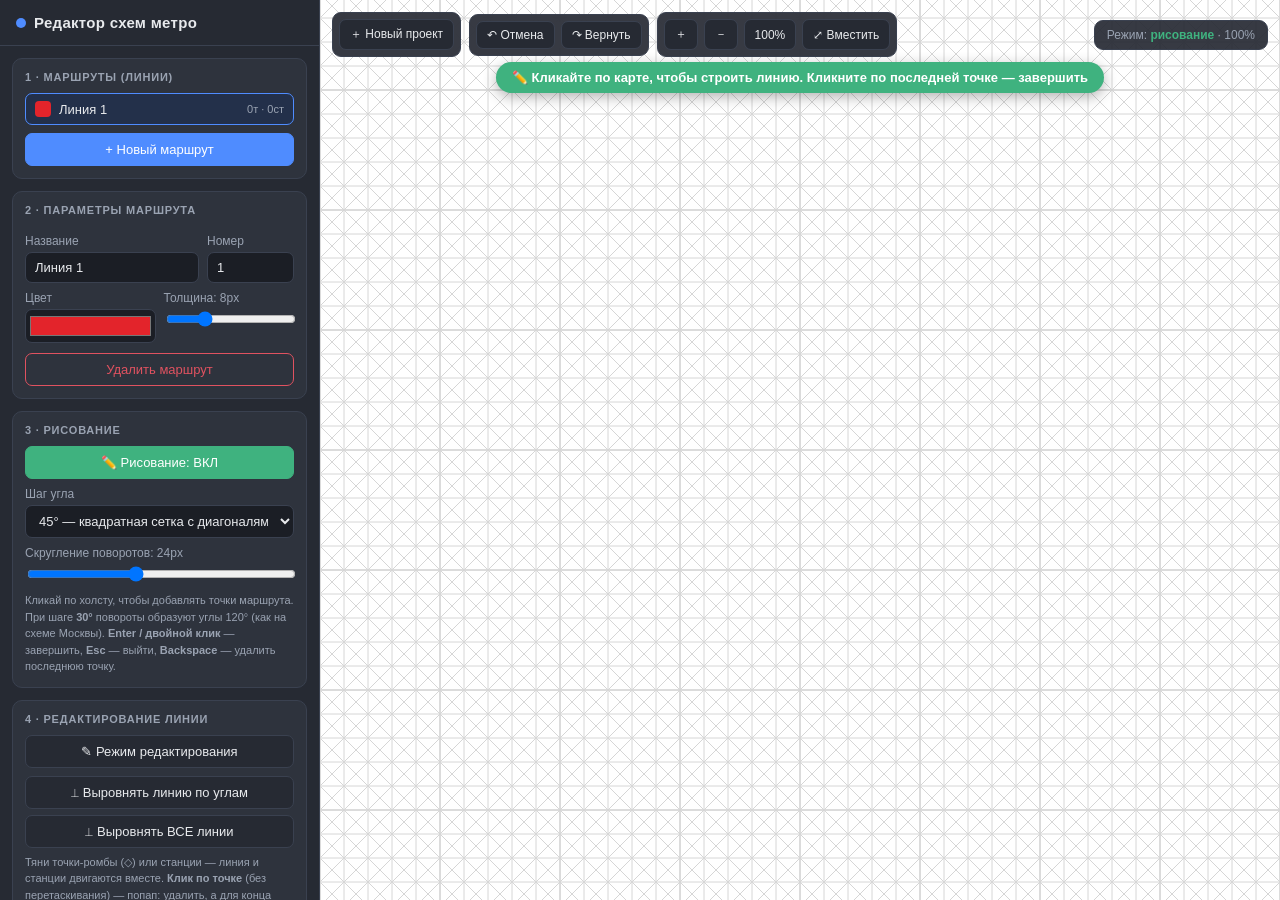
==== metro-editor.html @ 3066827b "Бандлинг: коридорная логика, линии не перекрещиваются на изгибах" ====
<!DOCTYPE html>
<html lang="ru">
<head>
<meta charset="UTF-8">
<meta name="viewport" content="width=device-width, initial-scale=1.0">
<title>Редактор транспортных схем</title>
<style>
  :root{
    --bg:#1e2128; --panel:#262a33; --panel2:#2e333d; --line:#3a4150;
    --txt:#e8eaed; --muted:#9aa3b2; --accent:#4f8cff; --accent2:#3a6fd8;
    --danger:#e05260; --ok:#3fb27f; --grid:#eef1f5; --canvasbg:#ffffff;
  }
  *{box-sizing:border-box}
  html,body{margin:0;height:100%;font-family:-apple-system,Segoe UI,Roboto,Arial,sans-serif;
    background:var(--bg);color:var(--txt);overflow:hidden}
  #app{display:flex;height:100vh;width:100vw}

  /* Sidebar */
  #sidebar{width:320px;min-width:320px;background:var(--panel);border-right:1px solid var(--line);
    display:flex;flex-direction:column;height:100%}
  #sidebar h1{font-size:15px;margin:0;padding:14px 16px;border-bottom:1px solid var(--line);
    letter-spacing:.3px;display:flex;align-items:center;gap:8px}
  #sidebar h1 .dot{width:10px;height:10px;border-radius:50%;background:var(--accent)}
  .scroll{overflow-y:auto;flex:1;padding:12px}
  .section{background:var(--panel2);border:1px solid var(--line);border-radius:10px;
    padding:12px;margin-bottom:12px}
  .section h2{font-size:11px;text-transform:uppercase;letter-spacing:.8px;color:var(--muted);
    margin:0 0 10px}
  label{display:block;font-size:12px;color:var(--muted);margin:8px 0 4px}
  input[type=text],input[type=number],select{width:100%;background:#1b1e25;border:1px solid var(--line);
    color:var(--txt);padding:7px 9px;border-radius:7px;font-size:13px;outline:none}
  input:focus,select:focus{border-color:var(--accent)}
  input[type=color]{width:100%;height:34px;background:#1b1e25;border:1px solid var(--line);
    border-radius:7px;padding:2px;cursor:pointer}
  input[type=range]{width:100%}
  .row{display:flex;gap:8px}
  .row>*{flex:1}
  button{font-family:inherit;font-size:13px;border:none;border-radius:7px;padding:8px 10px;
    cursor:pointer;background:var(--panel);color:var(--txt);border:1px solid var(--line);
    transition:.12s;width:100%}
  button:hover{background:#333a46}
  button.primary{background:var(--accent);border-color:var(--accent);color:#fff}
  button.primary:hover{background:var(--accent2)}
  button.danger{background:transparent;border-color:var(--danger);color:var(--danger)}
  button.danger:hover{background:var(--danger);color:#fff}
  button.active{background:var(--ok);border-color:var(--ok);color:#fff}
  .btn-row{display:flex;gap:8px;margin-top:8px}

  /* Route list */
  #routeList{display:flex;flex-direction:column;gap:6px;margin-bottom:8px;max-height:170px;overflow:auto}
  .route-item{display:flex;align-items:center;gap:8px;padding:7px 9px;border-radius:7px;
    background:#1b1e25;border:1px solid var(--line);cursor:pointer;font-size:13px}
  .route-item.sel{border-color:var(--accent);background:#23304a}
  .route-item .swatch{width:16px;height:16px;border-radius:4px;flex-shrink:0}
  .route-item .nm{flex:1;overflow:hidden;text-overflow:ellipsis;white-space:nowrap}
  .route-item .cnt{font-size:11px;color:var(--muted)}

  /* direction grid */
  .dirgrid{display:grid;grid-template-columns:repeat(3,1fr);gap:4px;margin-top:4px}
  .dirgrid button{padding:0;height:30px;font-size:14px;line-height:1}
  .dirgrid button.sel{background:var(--accent);border-color:var(--accent);color:#fff}

  .seg{display:flex;gap:4px;margin-top:4px}
  .seg button{flex:1;font-size:11px;padding:7px 4px}
  .seg button.sel{background:var(--accent);border-color:var(--accent);color:#fff}

  .hint{font-size:11px;color:var(--muted);line-height:1.5;margin-top:6px}
  .badge{display:inline-block;font-size:10px;background:#1b1e25;border:1px solid var(--line);
    border-radius:5px;padding:1px 6px;color:var(--muted)}

  /* Canvas area */
  #canvasWrap{flex:1;position:relative;background:var(--bg);overflow:hidden}
  #svg{position:absolute;top:0;left:0;width:100%;height:100%;cursor:crosshair;background:transparent}
  #topbar{position:absolute;top:12px;left:12px;right:12px;display:flex;gap:8px;align-items:center;
    z-index:5;pointer-events:none}
  #topbar .grp{display:flex;gap:6px;background:rgba(38,42,51,.92);border:1px solid var(--line);
    border-radius:9px;padding:6px;pointer-events:auto;backdrop-filter:blur(6px)}
  #topbar button{width:auto;padding:6px 10px;font-size:12px}
  #status{margin-left:auto;background:rgba(38,42,51,.92);border:1px solid var(--line);
    border-radius:9px;padding:7px 12px;font-size:12px;color:var(--muted);pointer-events:auto}
  #modeTag{color:var(--ok);font-weight:600}
  #banner{position:absolute;top:62px;left:50%;transform:translateX(-50%);z-index:5;
    background:var(--ok);color:#fff;padding:8px 16px;border-radius:20px;font-size:13px;
    font-weight:600;box-shadow:0 4px 14px rgba(0,0,0,.3);display:none;white-space:nowrap}
  #banner.show{display:block}
  #banner.draw{background:var(--ok)}
  #banner.station{background:var(--accent)}
  #banner.edit{background:#b06fd8}
  #finishPopup{position:absolute;z-index:8;display:none;gap:6px;background:rgba(20,22,28,.98);
    border:1px solid var(--line);border-radius:10px;padding:6px;box-shadow:0 6px 20px rgba(0,0,0,.45);
    transform:translate(-50%,-130%)}
  #finishPopup.show{display:flex}
  #finishPopup button{width:auto;padding:7px 14px;font-size:12px}
  #editPopup{position:absolute;z-index:8;display:none;gap:6px;background:rgba(20,22,28,.98);
    border:1px solid var(--line);border-radius:10px;padding:6px;box-shadow:0 6px 20px rgba(0,0,0,.45);
    transform:translate(-50%,-130%)}
  #editPopup.show{display:flex}
  #editPopup button{width:auto;padding:7px 12px;font-size:12px}

  /* log panel */
  #logPanel{position:absolute;bottom:12px;left:12px;width:420px;max-width:46vw;background:rgba(20,22,28,.96);
    border:1px solid var(--line);border-radius:10px;z-index:6;display:none;flex-direction:column}
  #logPanel.open{display:flex}
  #logPanel header{display:flex;align-items:center;gap:8px;padding:8px 10px;border-bottom:1px solid var(--line)}
  #logPanel header b{font-size:12px;flex:1}
  #logPanel header button{width:auto;padding:4px 8px;font-size:11px}
  #logBody{max-height:200px;overflow:auto;padding:8px 10px;font-family:ui-monospace,Menlo,monospace;
    font-size:11px;line-height:1.5;color:#b9c2d0}
  .logline{white-space:pre-wrap;word-break:break-word}
  .logline.err{color:var(--danger)}
  .logline.warn{color:#e0b34f}

  /* modal */
  #overlay{position:absolute;inset:0;background:rgba(0,0,0,.5);z-index:20;display:none;
    align-items:center;justify-content:center}
  #overlay.open{display:flex}
  .modal{background:var(--panel);border:1px solid var(--line);border-radius:12px;width:520px;
    max-width:90vw;max-height:80vh;display:flex;flex-direction:column}
  .modal h3{margin:0;padding:14px 16px;border-bottom:1px solid var(--line);font-size:14px}
  .modal .body{padding:16px;overflow:auto}
  .modal textarea{width:100%;height:200px;background:#1b1e25;border:1px solid var(--line);color:var(--txt);
    border-radius:8px;padding:10px;font-family:ui-monospace,monospace;font-size:11px;resize:vertical}
  .modal .foot{padding:12px 16px;border-top:1px solid var(--line);display:flex;gap:8px;justify-content:flex-end}
  .modal .foot button{width:auto;padding:8px 16px}
  .toast{position:absolute;bottom:20px;left:50%;transform:translateX(-50%);background:var(--ok);
    color:#fff;padding:10px 18px;border-radius:8px;z-index:30;font-size:13px;opacity:0;
    transition:.25s;pointer-events:none}
  .toast.show{opacity:1}
  .toast.err{background:var(--danger)}
  #projOverlay,#newOverlay{position:absolute;inset:0;background:rgba(0,0,0,.5);z-index:21;display:none;
    align-items:center;justify-content:center}
  #projOverlay.open,#newOverlay.open{display:flex}
  #projList{display:flex;flex-direction:column;gap:8px}
  .projitem{display:flex;align-items:center;gap:10px;padding:10px 12px;border-radius:8px;
    background:#1b1e25;border:1px solid var(--line)}
  .projitem .pinfo{flex:1;min-width:0}
  .projitem .pname{font-size:13px;font-weight:600;overflow:hidden;text-overflow:ellipsis;white-space:nowrap}
  .projitem .pmeta{font-size:11px;color:var(--muted);margin-top:2px}
  .projitem button{width:auto;padding:6px 12px;font-size:12px}
  .projempty{font-size:12px;color:var(--muted);text-align:center;padding:16px}
  ::-webkit-scrollbar{width:9px;height:9px}
  ::-webkit-scrollbar-thumb{background:#3a4150;border-radius:5px}
</style>
</head>
<body>
<div id="app">
  <!-- SIDEBAR -->
  <aside id="sidebar">
    <h1><span class="dot"></span>Редактор схем метро</h1>
    <div class="scroll">

      <!-- 1. Routes -->
      <div class="section">
        <h2>1 · Маршруты (линии)</h2>
        <div id="routeList"></div>
        <button class="primary" id="btnAddRoute">+ Новый маршрут</button>
      </div>

      <!-- 2. Route options -->
      <div class="section" id="routeOpts">
        <h2>2 · Параметры маршрута</h2>
        <div class="row">
          <div style="flex:2">
            <label>Название</label>
            <input type="text" id="routeName" placeholder="Линия 1">
          </div>
          <div style="flex:1">
            <label>Номер</label>
            <input type="text" id="routeNum" maxlength="3" placeholder="1">
          </div>
        </div>
        <div class="row">
          <div>
            <label>Цвет</label>
            <input type="color" id="routeColor" value="#e3242b">
          </div>
          <div>
            <label>Толщина: <span id="widthVal">8</span>px</label>
            <input type="range" id="routeWidth" min="2" max="24" value="8">
          </div>
        </div>
        <button class="danger" id="btnDelRoute" style="margin-top:10px">Удалить маршрут</button>
      </div>

      <!-- 3. Draw -->
      <div class="section">
        <h2>3 · Рисование</h2>
        <button id="btnDraw">✏️ Режим рисования</button>
        <label>Шаг угла</label>
        <select id="angleStep">
          <option value="45">45° — квадратная сетка с диагоналями</option>
          <option value="30">60° — треугольная сетка (углы 120°, без вертикали)</option>
          <option value="90">90° — только горизонтали/вертикали</option>
          <option value="0">Свободно (без сетки)</option>
        </select>
        <label>Скругление поворотов: <span id="cornerVal">24</span>px</label>
        <input type="range" id="cornerRadius" min="0" max="60" value="24">
        <div class="hint">Кликай по холсту, чтобы добавлять точки маршрута.
          При шаге <b>30°</b> повороты образуют углы 120° (как на схеме Москвы).
          <b>Enter / двойной клик</b> — завершить, <b>Esc</b> — выйти,
          <b>Backspace</b> — удалить последнюю точку.</div>
      </div>

      <!-- 4. Edit -->
      <div class="section">
        <h2>4 · Редактирование линии</h2>
        <button id="btnEdit">✎ Режим редактирования</button>
        <button id="btnAlign" style="margin-top:8px">⟂ Выровнять линию по углам</button>
        <button id="btnAlignAll" style="margin-top:6px">⟂ Выровнять ВСЕ линии</button>
        <div class="hint">Тяни точки-ромбы (◇) или станции — линия и станции двигаются вместе.
          <b>Клик по точке</b> (без перетаскивания) — попап: удалить, а для конца линии — «Продлить».
          <b>Клик по линии</b> — добавить точку. <b>Клик по другой линии</b> — выбрать её.
          Перетаскивание пересадки (◆) изгибает все её линии.<br>
          После перетаскивания нажми <b>«Выровнять линию по углам»</b> — линия перестроится по выбранному шагу угла и сетке.</div>
      </div>

      <!-- 5. Stations -->
      <div class="section">
        <h2>5 · Станции</h2>
        <button id="btnStation">🚉 Режим станций</button>
        <label>Тип станции</label>
        <div class="seg" id="stationType">
          <button data-t="dot" class="sel">Точка</button>
          <button data-t="interchange">Пересадка</button>
          <button data-t="mega">Мега</button>
        </div>
        <div class="seg" id="stationType2" style="margin-top:4px">
          <button data-t="tick">Тире</button>
          <button data-t="limited">Огранич.</button>
          <button data-t="terminus">Конечная</button>
        </div>
        <label>Подпись станции</label>
        <input type="text" id="stationLabel" placeholder="Название станции">
        <label>Направление подписи</label>
        <div class="dirgrid" id="dirGrid">
          <button data-d="nw">↖</button><button data-d="n">↑</button><button data-d="ne">↗</button>
          <button data-d="w">←</button><button data-d="c">•</button><button data-d="e" class="sel">→</button>
          <button data-d="sw">↙</button><button data-d="s">↓</button><button data-d="se">↘</button>
        </div>
        <div class="row" style="margin-top:8px">
          <div>
            <label>Шрифт, px</label>
            <input type="number" id="fontSize" value="14" min="8" max="48">
          </div>
          <div>
            <label>Жирн.</label>
            <select id="fontWeight"><option value="600">Да</option><option value="400">Нет</option></select>
          </div>
        </div>
        <div class="hint">Кликни <b>по линии</b> — станция привяжется к ней (по пустому месту — холст двигается).
          <b>Пересадка</b> ставится на пересечение и привязывается ко всем линиям сразу.
          Клик по станции — удалить.</div>
      </div>

      <!-- 6. Save / Load -->
      <div class="section">
        <h2>6 · Сохранение и экспорт</h2>
        <div class="btn-row">
          <button id="btnSaveJson">💾 Код карты</button>
          <button id="btnLoadJson">📂 Загрузить</button>
        </div>
        <div class="btn-row">
          <button id="btnExportSvg">⬇ SVG</button>
          <button id="btnExportPng">⬇ PNG</button>
        </div>
        <div class="btn-row">
          <button id="btnSample">🗺 Пример</button>
          <button id="btnClear" class="danger">Очистить</button>
        </div>
        <div class="btn-row">
          <button id="btnShare">🔗 Поделиться ссылкой</button>
        </div>
        <div class="btn-row">
          <button id="btnReport">🐞 Сообщить о проблеме</button>
        </div>
      </div>

      <!-- 7. Projects -->
      <div class="section">
        <h2>7 · Проекты</h2>
        <label>Название проекта</label>
        <input type="text" id="projName" placeholder="Моя схема">
        <div class="btn-row">
          <button id="btnSaveProject" class="primary">💾 Сохранить проект</button>
          <button id="btnOpenProjects">📂 Мои проекты</button>
        </div>
        <div class="btn-row">
          <button id="btnDownloadFile">⬇ Файл .json</button>
          <button id="btnOpenFile">⬆ Открыть .json</button>
        </div>
        <div class="hint">Изменения <b>автосохраняются</b> в браузере — при перезагрузке схема восстановится сама.
          «Сохранить проект» делает именованную копию (список — в «Мои проекты»).
          «Файл .json» — сохранить/открыть как файл на диске.</div>
        <input type="file" id="fileInput" accept=".json,application/json" style="display:none">
      </div>

      <!-- view -->
      <div class="section">
        <h2>Вид</h2>
        <label>Фон холста</label>
        <select id="bgChoice">
          <option value="#ffffff">Белый</option>
          <option value="#f4f6f8">Светло-серый</option>
          <option value="#fbf3e0">Кремовый</option>
          <option value="#11151c">Тёмный</option>
        </select>
        <div class="btn-row">
          <button id="btnGrid">Сетка: вкл</button>
          <button id="btnBundle">Пучки: вкл</button>
        </div>
        <div class="btn-row">
          <button id="btnLog">Логи</button>
        </div>
        <div class="hint">Колесо мыши — зум. Зажми <b>Пробел</b> или среднюю кнопку и тяни — пан.
          <b>Пучки</b>: линии вдоль одной грани сетки разводятся параллельно (видно в режиме «выбор»).</div>
      </div>

    </div>
  </aside>

  <!-- CANVAS -->
  <main id="canvasWrap">
    <svg id="svg" xmlns="http://www.w3.org/2000/svg"></svg>
    <div id="banner"></div>
    <div id="finishPopup">
      <button id="fpFinish" class="primary">✓ Завершить</button>
      <button id="fpContinue">Продолжить</button>
    </div>
    <div id="editPopup">
      <button id="epExtend" class="primary">↗ Продлить</button>
      <button id="epDelete" class="danger">✕ Удалить</button>
      <button id="epCancel">Отмена</button>
    </div>
    <div id="topbar">
      <div class="grp">
        <button id="tbNewProject" title="Начать новый проект">＋ Новый проект</button>
      </div>
      <div class="grp">
        <button id="tbUndo" title="Отменить (Ctrl+Z)">↶ Отмена</button>
        <button id="tbRedo" title="Вернуть (Ctrl+Y)">↷ Вернуть</button>
      </div>
      <div class="grp">
        <button id="tbZoomIn">＋</button>
        <button id="tbZoomOut">－</button>
        <button id="tbZoomReset">100%</button>
        <button id="tbFit">⤢ Вместить</button>
      </div>
      <div id="status">Режим: <span id="modeTag">выбор</span> · <span id="zoomTag">100%</span></div>
    </div>

    <!-- log panel -->
    <div id="logPanel">
      <header>
        <b>Журнал событий</b>
        <button id="logDownload">Скачать .log</button>
        <button id="logClear">Очистить</button>
        <button id="logClose">✕</button>
      </header>
      <div id="logBody"></div>
    </div>

    <div id="overlay">
      <div class="modal">
        <h3 id="modalTitle">Код карты</h3>
        <div class="body">
          <p class="hint" id="modalHint">Скопируй этот код в текстовый файл, чтобы продолжить позже.</p>
          <textarea id="modalText" spellcheck="false"></textarea>
        </div>
        <div class="foot">
          <button id="modalCancel" style="background:transparent">Закрыть</button>
          <button id="modalCopy">Копировать</button>
          <button id="modalAction" class="primary">OK</button>
        </div>
      </div>
    </div>

    <div id="newOverlay">
      <div class="modal" style="width:440px">
        <h3>Новый проект</h3>
        <div class="body">
          <p class="hint" style="margin-bottom:10px">Текущая схема будет очищена. Сохранить её перед этим?</p>
          <label>Название текущего проекта</label>
          <input type="text" id="newSaveName" placeholder="Моя схема">
        </div>
        <div class="foot">
          <button id="newCancel" style="background:transparent">Отмена</button>
          <button id="newDiscard" class="danger">Без сохранения</button>
          <button id="newSave" class="primary">💾 Сохранить и создать</button>
        </div>
      </div>
    </div>

    <div id="projOverlay">
      <div class="modal">
        <h3>Мои проекты</h3>
        <div class="body">
          <div id="projList"></div>
        </div>
        <div class="foot">
          <button id="projClose" style="background:transparent">Закрыть</button>
        </div>
      </div>
    </div>

    <div class="toast" id="toast"></div>
  </main>
</div>

<script>
"use strict";
/* ============================================================
   РЕДАКТОР ТРАНСПОРТНЫХ СХЕМ  —  одиночный HTML файл (SVG)
   ============================================================ */

/* ---------- ЛОГГЕР (требование: возможность читать логи) ---------- */
const Log = {
  buf: [],
  el: null,
  add(level, ...args){
    const ts = new Date().toISOString().split('T')[1].replace('Z','');
    const msg = args.map(a=> typeof a==='object'? JSON.stringify(a): String(a)).join(' ');
    const line = `[${ts}] ${level.toUpperCase()} ${msg}`;
    this.buf.push(line);
    if(this.buf.length>2000) this.buf.shift();
    if(this.el){
      const d=document.createElement('div');
      d.className='logline'+(level==='error'?' err':level==='warn'?' warn':'');
      d.textContent=line;
      this.el.appendChild(d);
      this.el.scrollTop=this.el.scrollHeight;
    }
  },
  info(...a){this.add('info',...a)},
  warn(...a){this.add('warn',...a)},
  error(...a){this.add('error',...a)},
  download(){
    const blob=new Blob([this.buf.join('\n')],{type:'text/plain'});
    const u=URL.createObjectURL(blob); const a=document.createElement('a');
    a.href=u; a.download='metro-editor-'+Date.now()+'.log'; a.click();
    setTimeout(()=>URL.revokeObjectURL(u),1000);
  },
  clear(){this.buf=[]; if(this.el) this.el.innerHTML='';}
};
window.addEventListener('error', e=> Log.error('JS error:', e.message, 'at', e.filename+':'+e.lineno));
window.addEventListener('unhandledrejection', e=> Log.error('Promise reject:', e.reason));

/* ---------- СОСТОЯНИЕ ---------- */
const GRID = 24;                     // шаг сетки в "мировых" единицах
const SVGNS = 'http://www.w3.org/2000/svg';
const svg = document.getElementById('svg');

let state = {
  routes: [],          // {id,name,num,color,width,points:[{x,y}],stations:[{x,y,type,label,dir,fontSize,fontWeight}]}
  nodes: [],           // узлы пересадок: {id,x,y,type:'interchange'|'mega',label,dir,fontSize,fontWeight,links:[{routeId,idx}]}
  selectedRoute: null, // id
  nextId: 1
};
let view = { x: 0, y: 0, scale: 1 };   // pan offset (screen px) + scale
let mode = 'select';                    // select | draw | station | edit
let drawing = null;                     // route id currently being drawn
let history = [], future = [];
let showGrid = true;
let cornerRadius = 24;          // радиус скругления поворотов линии
let bundling = true;            // разводить параллельные линии в «пучки»
let canvasBg = '#ffffff';       // фон холста
let gridColor1 = '#eef1f5', gridColor2 = '#dde3ea';
let labelColor = '#1a1a1a';     // цвет подписей (адаптируется к фону)
let editTarget = null;          // {routeId,idx} для попапа удаления точки
let dirtySinceSave = false;     // есть несохранённые (в именованный проект/файл) изменения
let autosaveTimer = null;       // дебаунс автосохранения в localStorage
const LS_AUTOSAVE = 'metro:autosave';
const LS_PROJECTS = 'metro:projects';

/* station option state */
let stOpts = { type:'dot', dir:'e', fontSize:14, fontWeight:'600' };

/* ---------- УТИЛИТЫ ---------- */
const uid = ()=> state.nextId++;
function snap(v){ return Math.round(v/GRID)*GRID; }
function getRoute(id){ return state.routes.find(r=>r.id===id); }
function selRoute(){ return getRoute(state.selectedRoute); }

function screenToWorld(sx, sy){
  return { x:(sx-view.x)/view.scale, y:(sy-view.y)/view.scale };
}
function worldToScreen(wx, wy){
  return { x: wx*view.scale+view.x, y: wy*view.scale+view.y };
}

/* применить фон холста: подбираем цвета сетки и подписей под светлоту фона */
function isDarkColor(hex){
  const c=hex.replace('#',''); const r=parseInt(c.substr(0,2),16),g=parseInt(c.substr(2,2),16),b=parseInt(c.substr(4,2),16);
  return (0.299*r+0.587*g+0.114*b) < 128;
}
/* осветлить/затемнить цвет: amt в [-1..1], отрицательное = темнее */
function shade(hex, amt){
  const c=hex.replace('#',''); const r=parseInt(c.substr(0,2),16),g=parseInt(c.substr(2,2),16),b=parseInt(c.substr(4,2),16);
  const f=v=> Math.max(0,Math.min(255, Math.round(amt<0 ? v*(1+amt) : v+(255-v)*amt)));
  const h=v=>('0'+f(v).toString(16)).slice(-2);
  return '#'+h(r)+h(g)+h(b);
}
function setBg(color){
  canvasBg=color;
  const dark=isDarkColor(color);
  document.getElementById('canvasWrap').style.background=color;
  if(dark){ gridColor1=shade(color,0.18); gridColor2=shade(color,0.32); labelColor='#f0f2f5'; }
  else    { gridColor1=shade(color,-0.16); gridColor2=shade(color,-0.28); labelColor='#1a1a1a'; }
  render();
}

/* шаг привязки угла в градусах: 0 = свободно, 90/45 = квадрат, 30 = треугольник */
let angleStepDeg = 45;
const TRI_H = Math.sqrt(3)/2;   // высота равностороннего треугольника со стороной 1
/* направления ЛИНИЙ треугольной сетки — только 0/60/120/180/240/300°
   (заданы в координатах базиса i,j; мир: (i*G + j*G/2, j*G*√3/2)).
   Вертикали (90°) нет — её нет среди линий сетки. */
const TRI_DIRS = [[1,0],[0,1],[-1,1],[-1,0],[0,-1],[1,-1]];

/* тип решётки по выбранному шагу угла */
function gridType(){ return angleStepDeg===30 ? 'tri' : (angleStepDeg===0 ? 'free' : 'square'); }

/* ближайший узел ТРЕУГОЛЬНОЙ (изометрической) решётки.
   Базис: e1=(G,0), e2=(G/2, G·√3/2). Соседние узлы дают направления 0/60/120°,
   дальние — 30/90/150° → как раз нужные углы для схем метро. */
function latticeTri(x, y){
  const rowH = GRID*TRI_H;
  let best={x:0,y:0}, bd=Infinity;
  const jc = y/rowH;
  for(const j of [Math.floor(jc), Math.ceil(jc)]){
    const ic = (x - j*GRID/2)/GRID;
    for(const i of [Math.floor(ic), Math.ceil(ic)]){
      const px = i*GRID + j*GRID/2, py = j*rowH;
      const d = (px-x)*(px-x)+(py-y)*(py-y);
      if(d<bd){ bd=d; best={x:Math.round(px), y:Math.round(py)}; }
    }
  }
  return best;
}
/* ориентации линий сетки (неориентированные направления) для текущего режима */
function gridOrientations(){
  const t=gridType();
  if(t==='free') return null;
  if(t==='tri') return [[1,0],[0.5,TRI_H],[-0.5,TRI_H]];
  if(angleStepDeg===90) return [[1,0],[0,1]];
  return [[1,0],[0,1],[1,1],[1,-1]];     // 45°
}
/* пересечение прямой (A, dir da) и прямой (B, dir db) */
function lineIntersect(A, da, B, db){
  const cross = da[0]*db[1]-da[1]*db[0];
  if(Math.abs(cross)<1e-9) return null;        // параллельны
  const ex=B[0]-A[0], ey=B[1]-A[1];
  const s=(ex*db[1]-ey*db[0])/cross;
  return [A[0]+s*da[0], A[1]+s*da[1]];
}
/* «жёсткая» позиция средней вершины: ближайшее к курсору пересечение линий сетки,
   проходящих через соседей A и B, чтобы ОБА сегмента легли на грани сетки */
function rigidVertex(A, B, cx, cy){
  const ors=gridOrientations();
  if(!ors) return snapPoint(cx,cy);
  let best=null, bd=Infinity;
  for(const da of ors) for(const db of ors){
    if(da===db) continue;
    const p=lineIntersect([A.x,A.y],da,[B.x,B.y],db);
    if(!p) continue;
    const d=(p[0]-cx)*(p[0]-cx)+(p[1]-cy)*(p[1]-cy);
    if(d<bd){ bd=d; best=p; }
  }
  // прямой проход (оба сегмента вдоль одной грани, если A и B на ней лежат)
  for(const o of ors){
    if(Math.abs((B.x-A.x)*o[1]-(B.y-A.y)*o[0])>1e-6) continue;
    const t=((cx-A.x)*o[0]+(cy-A.y)*o[1])/(o[0]*o[0]+o[1]*o[1]);
    const p=[A.x+t*o[0], A.y+t*o[1]];
    const d=(p[0]-cx)*(p[0]-cx)+(p[1]-cy)*(p[1]-cy);
    if(d<bd){ bd=d; best=p; }
  }
  if(!best) return snapPoint(cx,cy);
  return snapPoint(best[0], best[1]);          // на узел сетки (точно)
}

/* привязка одиночной точки к узлу текущей решётки */
function snapPoint(x, y){
  const t=gridType();
  if(t==='tri') return latticeTri(x,y);
  if(t==='free') return { x:Math.round(x), y:Math.round(y) };
  return { x:snap(x), y:snap(y) };
}

/* ограничение угла относительно предыдущей точки + привязка к решётке */
function constrainAngle(prev, x, y){
  const dx = x-prev.x, dy = y-prev.y;
  if(dx===0 && dy===0) return {x,y};
  const len = Math.hypot(dx,dy);
  const t = gridType();

  if(t==='free') return { x:Math.round(x), y:Math.round(y) };

  if(t==='tri'){
    // только направления линий сетки (кратные 60°): 0/60/120/180/240/300
    let m=Math.round(Math.atan2(dy,dx)/(Math.PI/3)); m=((m%6)+6)%6;
    const [i,j]=TRI_DIRS[m];
    const vx=i*GRID + j*GRID/2, vy=j*GRID*TRI_H;
    const vlen2=vx*vx+vy*vy;
    let n=Math.round((dx*vx+dy*vy)/vlen2);
    if(n<1) n=1;
    return { x:Math.round(prev.x+n*vx), y:Math.round(prev.y+n*vy) };
  }
  // квадрат: угол к 45/90, длина по оси, концы на узлы квадратной сетки
  const step = angleStepDeg*Math.PI/180;
  const ang = Math.round(Math.atan2(dy,dx)/step)*step;
  return { x:snap(prev.x + Math.cos(ang)*len), y:snap(prev.y + Math.sin(ang)*len) };
}

/* ---------- ИСТОРИЯ ---------- */
function snapshot(){ return JSON.stringify(state); }
function pushHistory(){
  history.push(snapshot());
  if(history.length>100) history.shift();
  future = [];
  dirtySinceSave = true;
  updateUndoButtons();
}
function restore(json){
  state = JSON.parse(json);
  render(); renderRouteList(); syncRouteOpts();
}
function undo(){
  if(!history.length){ return; }
  future.push(snapshot());
  restore(history.pop());
  Log.info('undo'); updateUndoButtons();
}
function redo(){
  if(!future.length){ return; }
  history.push(snapshot());
  restore(future.pop());
  Log.info('redo'); updateUndoButtons();
}
function updateUndoButtons(){
  document.getElementById('tbUndo').disabled = !history.length;
  document.getElementById('tbRedo').disabled = !future.length;
}

/* ---------- РЕНДЕР ---------- */
function render(){
  // clear
  while(svg.firstChild) svg.removeChild(svg.firstChild);

  const W = svg.clientWidth, H = svg.clientHeight;

  // defs (drop shadow optional)
  const g = el('g', { transform:`translate(${view.x},${view.y}) scale(${view.scale})` });

  // grid (квадратная или треугольная — по выбранному шагу угла)
  if(showGrid){
    const gridG = el('g',{});
    const a = screenToWorld(0,0), b = screenToWorld(W,H);
    const wr = {x0:a.x, y0:a.y, x1:b.x, y1:b.y};
    const sw = 1/view.scale;
    if(gridType()==='tri'){
      const spacing = GRID*TRI_H;
      drawGridFamily(gridG, 0,   spacing, wr, gridColor1, sw);
      drawGridFamily(gridG, 60,  spacing, wr, gridColor1, sw);
      drawGridFamily(gridG, 120, spacing, wr, gridColor1, sw);
    } else {
      const startX = Math.floor(wr.x0/GRID)*GRID, endX = Math.ceil(wr.x1/GRID)*GRID;
      const startY = Math.floor(wr.y0/GRID)*GRID, endY = Math.ceil(wr.y1/GRID)*GRID;
      for(let x=startX;x<=endX;x+=GRID)
        gridG.appendChild(el('line',{x1:x,y1:startY,x2:x,y2:endY,
          stroke:(x%(GRID*5)===0)?gridColor2:gridColor1,'stroke-width':sw}));
      for(let y=startY;y<=endY;y+=GRID)
        gridG.appendChild(el('line',{x1:startX,y1:y,x2:endX,y2:y,
          stroke:(y%(GRID*5)===0)?gridColor2:gridColor1,'stroke-width':sw}));
      // для режима 45° показываем диагонали (это тоже линии сетки)
      if(angleStepDeg===45){
        const ds=GRID/Math.SQRT2;
        drawGridFamily(gridG, 45,  ds, wr, gridColor1, sw);
        drawGridFamily(gridG, 135, ds, wr, gridColor1, sw);
      }
    }
    g.appendChild(gridG);
  }

  // bundling: смещения сегментов для каждого маршрута (для линий и станций)
  const bvecs = buildBundles(false);

  // routes (lines)
  for(const r of state.routes){
    if(r.points.length>=2){
      const pts = offsetPolyline(r.points, bvecs.get(r.id));
      const d = roundedPathData(pts, cornerRadius);
      g.appendChild(el('path',{d, fill:'none', stroke:r.color, 'stroke-width':r.width,
        'stroke-linejoin':'round','stroke-linecap':'round'}));
    }
  }

  // preview line while drawing
  if(drawing!=null && previewPt){
    const r = getRoute(drawing);
    if(r && r.points.length){
      const last = r.points[r.points.length-1];
      g.appendChild(el('line',{x1:last.x,y1:last.y,x2:previewPt.x,y2:previewPt.y,
        stroke:r.color,'stroke-width':r.width,'stroke-dasharray':`${6/view.scale} ${6/view.scale}`,
        'stroke-linecap':'round',opacity:.6}));
      g.appendChild(el('circle',{cx:previewPt.x,cy:previewPt.y,r:r.width/2,fill:r.color,opacity:.5}));
    }
  }

  // line stations (dot/tick/limited/terminus) — со смещением пучка
  for(const r of state.routes){
    const vecs=bvecs.get(r.id);
    for(const st of (r.stations||[])){
      const v=stationOffsetVec(r, vecs, st);
      const sst=(v.x||v.y) ? {...st, x:st.x+v.x, y:st.y+v.y} : st;
      drawStation(g, r, sst);
    }
  }

  // interchange/mega nodes (поверх линий)
  for(const n of state.nodes) drawNode(g, n);

  // handles (поверх всего)
  if(mode==='edit'){
    const r=selRoute();
    if(r){
      for(const p of r.points) g.appendChild(diamond(p.x,p.y,7,'#4f8cff'));
    }
    for(const n of state.nodes) g.appendChild(diamond(n.x,n.y,8,'#f9a01b'));
  } else if(mode==='draw' && drawing!=null){
    const r=getRoute(drawing);
    if(r) for(const p of r.points)
      g.appendChild(el('circle',{cx:p.x,cy:p.y,r:5/view.scale+1,
        fill:'#fff',stroke:r.color,'stroke-width':2/view.scale}));
  }

  svg.appendChild(g);

  // если открыт попап завершения — держим его у последней точки
  if(drawing!=null && document.getElementById('finishPopup').classList.contains('show')){
    showFinishPopup();
  }
  // попап удаления точки — держим у вершины
  if(editTarget && document.getElementById('editPopup').classList.contains('show')){
    const r=getRoute(editTarget.routeId);
    if(r && r.points[editTarget.idx]){
      const s=worldToScreen(r.points[editTarget.idx].x, r.points[editTarget.idx].y);
      const ep=document.getElementById('editPopup'); ep.style.left=s.x+'px'; ep.style.top=s.y+'px';
    }
  }
  scheduleAutosave();   // фоновое сохранение текущего состояния
}

/* семейство параллельных линий под углом angleDeg с шагом spacing,
   проходящих через узел (0,0), в пределах видимого мира wr */
function drawGridFamily(gridG, angleDeg, spacing, wr, color, sw){
  const th=angleDeg*Math.PI/180;
  const dx=Math.cos(th), dy=Math.sin(th);     // направление линии
  const nx=-dy, ny=dx;                         // нормаль
  const corners=[[wr.x0,wr.y0],[wr.x1,wr.y0],[wr.x0,wr.y1],[wr.x1,wr.y1]];
  let omin=Infinity, omax=-Infinity;
  for(const c of corners){ const o=c[0]*nx+c[1]*ny; omin=Math.min(omin,o); omax=Math.max(omax,o); }
  const kmin=Math.floor(omin/spacing), kmax=Math.ceil(omax/spacing);
  const L=Math.hypot(wr.x1-wr.x0, wr.y1-wr.y0)+spacing*2;
  for(let k=kmin;k<=kmax;k++){
    const off=k*spacing, bx=off*nx, by=off*ny;
    gridG.appendChild(el('line',{x1:bx-dx*L, y1:by-dy*L, x2:bx+dx*L, y2:by+dy*L,
      stroke:color, 'stroke-width':sw}));
  }
}

/* ромб-маркер для режима редактирования (визуально не похож на станцию) */
function diamond(x,y,sizePx,color){
  const hs=sizePx/view.scale;
  return el('rect',{x:x-hs,y:y-hs,width:hs*2,height:hs*2,fill:'#fff',
    stroke:color,'stroke-width':2.5/view.scale,transform:`rotate(45 ${x} ${y})`});
}

/* нарисовать станцию + подпись. labelCol — переопределение цвета подписи (для экспорта) */
function drawStation(g, r, st, labelCol){
  const w = r.width;
  const sg = el('g',{});
  const type = st.type;
  if(type==='dot'){
    sg.appendChild(el('circle',{cx:st.x,cy:st.y,r:w*0.55,fill:'#fff',stroke:r.color,'stroke-width':w*0.35}));
  } else if(type==='interchange'){
    sg.appendChild(el('circle',{cx:st.x,cy:st.y,r:w*0.85,fill:'#fff',stroke:'#222','stroke-width':w*0.3}));
  } else if(type==='mega'){
    sg.appendChild(el('circle',{cx:st.x,cy:st.y,r:w*1.15,fill:'#fff',stroke:'#222','stroke-width':w*0.32}));
    sg.appendChild(el('circle',{cx:st.x,cy:st.y,r:w*0.45,fill:'#222'}));
  } else if(type==='tick'){
    // короткая чёрточка ПЕРПЕНДИКУЛЯРНО линии в точке станции
    const ang = lineAngleAt(r.points, st.x, st.y);   // угол касательной линии, °
    sg.appendChild(el('rect',{x:st.x-w*0.18,y:st.y-w*0.9,width:w*0.36,height:w*1.8,
      fill:'#fff',stroke:r.color,'stroke-width':w*0.18,rx:w*0.1,
      transform:`rotate(${ang} ${st.x} ${st.y})`}));
  } else if(type==='limited'){
    sg.appendChild(el('circle',{cx:st.x,cy:st.y,r:w*0.55,fill:r.color,stroke:'#fff','stroke-width':w*0.3}));
  } else if(type==='terminus'){
    // бейдж в ЦВЕТЕ ЛИНИИ с НОМЕРОМ линии (1–3 цифры)
    const num = (r.num!=null && r.num!=='') ? String(r.num) : '';
    const h = w*1.8;
    const bw = Math.max(h, w*0.78*Math.max(1,num.length) + w*0.7);
    sg.appendChild(el('rect',{x:st.x-bw/2,y:st.y-h/2,width:bw,height:h,
      fill:r.color,stroke:'#fff','stroke-width':w*0.26,rx:h*0.34}));
    if(num){
      const t=el('text',{x:st.x,y:st.y,'text-anchor':'middle','dominant-baseline':'central',
        'font-size':w*1.1,'font-weight':'700',fill:'#fff',
        'font-family':'-apple-system,Segoe UI,Arial,sans-serif'});
      t.textContent=num; sg.appendChild(t);
    }
  }
  drawLabel(sg, st, w, labelCol);
  g.appendChild(sg);
}

/* подпись станции/узла */
function drawLabel(sg, st, w, labelCol){
  if(!st.label) return;
  const off = w*1.4 + 4;
  let tx=st.x, ty=st.y, anchor='middle', baseline='middle';
  const d=st.dir;
  if(d.includes('e')){tx+=off;anchor='start';}
  if(d.includes('w')){tx-=off;anchor='end';}
  if(d.includes('n')){ty-=off;baseline='auto';}
  if(d.includes('s')){ty+=off;baseline='hanging';}
  if(d==='c'){anchor='middle';baseline='middle';}
  const t = el('text',{x:tx,y:ty,'text-anchor':anchor,'dominant-baseline':baseline,
    'font-size':st.fontSize||14,'font-weight':st.fontWeight||'600',
    'font-family':'-apple-system,Segoe UI,Arial,sans-serif',fill:labelCol||labelColor});
  t.textContent = st.label;
  sg.appendChild(t);
}

/* радиус маркера узла-пересадки (по самой толстой из его линий) */
function nodeRadius(n){
  let w=9;
  for(const l of n.links){ const r=getRoute(l.routeId); if(r) w=Math.max(w,r.width); }
  return n.type==='mega'? w*1.25 : w*0.95;
}
/* нарисовать узел-пересадку (общий для нескольких линий) */
function drawNode(g, n, labelCol){
  let w=9; for(const l of n.links){ const r=getRoute(l.routeId); if(r) w=Math.max(w,r.width); }
  const sg=el('g',{});
  if(n.type==='mega'){
    sg.appendChild(el('circle',{cx:n.x,cy:n.y,r:w*1.25,fill:'#fff',stroke:'#222','stroke-width':w*0.32}));
    sg.appendChild(el('circle',{cx:n.x,cy:n.y,r:w*0.5,fill:'#222'}));
  } else {
    sg.appendChild(el('circle',{cx:n.x,cy:n.y,r:w*0.95,fill:'#fff',stroke:'#222','stroke-width':w*0.32}));
  }
  drawLabel(sg, n, w, labelCol);
  g.appendChild(sg);
}

function el(tag, attrs){
  const e = document.createElementNS(SVGNS, tag);
  for(const k in attrs) e.setAttribute(k, attrs[k]);
  return e;
}

/* путь со скруглёнными углами: на каждом изломе вместо острого угла —
   дуга радиусом r. Благодаря этому поворот происходит ВНЕ узла:
   линия идёт прямо до точки скругления, затем плавно поворачивает. */
function roundedPathData(pts, r){
  if(pts.length<2) return '';
  if(pts.length===2 || r<=0)
    return pts.map((p,i)=>(i?'L':'M')+p.x+' '+p.y).join(' ');
  let d = `M${pts[0].x} ${pts[0].y}`;
  for(let i=1;i<pts.length-1;i++){
    const p0=pts[i-1], p1=pts[i], p2=pts[i+1];
    const v1={x:p0.x-p1.x, y:p0.y-p1.y}, v2={x:p2.x-p1.x, y:p2.y-p1.y};
    const l1=Math.hypot(v1.x,v1.y)||1, l2=Math.hypot(v2.x,v2.y)||1;
    const rr=Math.min(r, l1/2, l2/2);
    const a={x:p1.x+v1.x/l1*rr, y:p1.y+v1.y/l1*rr};
    const b={x:p1.x+v2.x/l2*rr, y:p1.y+v2.y/l2*rr};
    d += ` L${a.x.toFixed(2)} ${a.y.toFixed(2)} Q${p1.x} ${p1.y} ${b.x.toFixed(2)} ${b.y.toFixed(2)}`;
  }
  const last=pts[pts.length-1];
  d += ` L${last.x} ${last.y}`;
  return d;
}

/* ---------- БАНДЛИНГ: разводка параллельных линий ---------- */
/* канонический ключ грани сетки (неориентированный) */
function segKeyOf(A,B){
  if(A.x<B.x || (A.x===B.x && A.y<=B.y)) return A.x+','+A.y+','+B.x+','+B.y;
  return B.x+','+B.y+','+A.x+','+A.y;
}
function routeIndex(id){ return state.routes.findIndex(r=>r.id===id); }

/* для каждого маршрута — массив векторов смещения по сегментам (нули, если соло).
   Общие грани группируются в КОРИДОРЫ (цепочки граней с одним и тем же набором линий),
   ориентируются согласованно вдоль коридора — поэтому линии не перекрещиваются на изгибах.
   force=true — считать всегда (для экспорта); иначе в режимах draw/edit смещения нет */
function buildBundles(force){
  const res=new Map();
  for(const r of state.routes)
    res.set(r.id, new Array(Math.max(0,(r.points||[]).length-1)).fill(0).map(()=>({x:0,y:0})));
  if(!bundling) return res;
  if(!force && (mode==='draw' || mode==='edit')) return res;

  // 1) собрать грани: key -> {members:[{routeId,seg}], routes:Set, p0, p1}
  const segs=new Map();
  for(const r of state.routes){
    for(let i=0;i<r.points.length-1;i++){
      const A=r.points[i], B=r.points[i+1];
      if(A.x===B.x && A.y===B.y) continue;
      const key=segKeyOf(A,B);
      if(!segs.has(key)){ const p=key.split(',').map(Number); segs.set(key,{key,members:[],routes:new Set(),p0:{x:p[0],y:p[1]},p1:{x:p[2],y:p[3]}}); }
      const e=segs.get(key); e.members.push({routeId:r.id, seg:i}); e.routes.add(r.id);
    }
  }
  const bundled=[...segs.values()].filter(s=>s.routes.size>=2);
  if(!bundled.length) return res;
  for(const s of bundled){ s.rk=[...s.routes].sort((a,b)=>a-b).join('-'); }

  const ptKey=p=>p.x+','+p.y;
  const compByNode=new Map();
  for(const s of bundled) for(const pt of [s.p0,s.p1]){ const k=ptKey(pt); (compByNode.get(k)||compByNode.set(k,[]).get(k)).push(s); }

  // 2) коридоры — связные цепочки граней с ОДИНАКОВЫМ набором линий
  const visited=new Set(), corridors=[];
  for(const s of bundled){
    if(visited.has(s.key)) continue;
    const comp=[], stack=[s]; visited.add(s.key);
    while(stack.length){ const c=stack.pop(); comp.push(c);
      for(const pt of [c.p0,c.p1]) for(const nb of (compByNode.get(ptKey(pt))||[]))
        if(!visited.has(nb.key) && nb.rk===c.rk){ visited.add(nb.key); stack.push(nb); }
    }
    corridors.push(comp);
  }

  // 3) ориентируем каждый коридор согласованно и раскладываем линии по полосам
  for(const comp of corridors){
    const routesArr=[...comp[0].routes].sort((a,b)=>(routeIndex(a)-routeIndex(b))||(a-b));
    const N=routesArr.length;
    let spacing=8; for(const id of routesArr){ const r=getRoute(id); if(r) spacing=Math.max(spacing,r.width); }

    // найти конец коридора (узел степени 1) для линейного обхода
    const deg=new Map();
    for(const c of comp) for(const pt of [c.p0,c.p1]){ const k=ptKey(pt); deg.set(k,(deg.get(k)||0)+1); }
    let startK=null; for(const [k,v] of deg){ if(v===1){ startK=k; break; } }
    const localByNode=new Map();
    for(const c of comp) for(const pt of [c.p0,c.p1]){ const k=ptKey(pt); (localByNode.get(k)||localByNode.set(k,[]).get(k)).push(c); }

    const used=new Set(); let curK=startK || ptKey(comp[0].p0); let guard=0;
    while(used.size<comp.length && guard++<comp.length+5){
      let cand=(localByNode.get(curK)||[]).filter(c=>!used.has(c.key));
      let c, from, to;
      if(cand.length){ c=cand[0]; from=(ptKey(c.p0)===curK)?c.p0:c.p1; to=(from===c.p0)?c.p1:c.p0; }
      else { c=comp.find(x=>!used.has(x.key)); if(!c) break; from=c.p0; to=c.p1; }
      used.add(c.key);
      let dx=to.x-from.x, dy=to.y-from.y; const L=Math.hypot(dx,dy)||1; dx/=L; dy/=L;
      const nx=-dy, ny=dx;                       // левая нормаль ПОТОКА коридора (согласованно)
      for(let k=0;k<N;k++){
        const id=routesArr[k]; const lateral=(k-(N-1)/2)*spacing;
        const m=c.members.find(mm=>mm.routeId===id);
        if(m) res.get(id)[m.seg]={ x:nx*lateral, y:ny*lateral };
      }
      curK=ptKey(to);
    }
  }
  return res;
}
/* пересечение прямых (точка+направление) */
function intersectPtDir(p,d,q,e){
  const cross=d.x*e.y-d.y*e.x;
  if(Math.abs(cross)<1e-9) return null;
  const t=((q.x-p.x)*e.y-(q.y-p.y)*e.x)/cross;
  return { x:p.x+t*d.x, y:p.y+t*d.y };
}
/* сместить ломаную: vecs[i] — вектор смещения сегмента i. Углы — митрой (на пересечении). */
function offsetPolyline(points, vecs){
  const n=points.length;
  if(n<2 || !vecs) return points.map(p=>({x:p.x,y:p.y}));
  const out=[];
  for(let i=0;i<n;i++){
    if(i===0){ const v=vecs[0]||{x:0,y:0}; out.push({x:points[0].x+v.x, y:points[0].y+v.y}); continue; }
    if(i===n-1){ const v=vecs[n-2]||{x:0,y:0}; out.push({x:points[i].x+v.x, y:points[i].y+v.y}); continue; }
    const vP=vecs[i-1]||{x:0,y:0}, vN=vecs[i]||{x:0,y:0};
    const aPt={x:points[i].x+vP.x, y:points[i].y+vP.y}, aDir={x:points[i].x-points[i-1].x, y:points[i].y-points[i-1].y};
    const bPt={x:points[i].x+vN.x, y:points[i].y+vN.y}, bDir={x:points[i+1].x-points[i].x, y:points[i+1].y-points[i].y};
    const inter=intersectPtDir(aPt,aDir,bPt,bDir);
    if(inter){ out.push(inter); }
    else {
      // прямая стыковка: держим параллель на стороне с бОльшим смещением (бандл), рампа уходит на соло
      const v=(Math.hypot(vP.x,vP.y)>=Math.hypot(vN.x,vN.y))?vP:vN;
      out.push({x:points[i].x+v.x, y:points[i].y+v.y});
    }
  }
  return out;
}
/* вектор смещения для станции маршрута r по её положению */
function stationOffsetVec(r, vecs, st){
  if(!vecs || r.points.length<2) return {x:0,y:0};
  const seg=nearestOnPolyline(r.points, st.x, st.y).seg;
  return vecs[seg] || {x:0,y:0};
}

/* ---------- UI: список маршрутов ---------- */
function renderRouteList(){
  const box = document.getElementById('routeList');
  box.innerHTML='';
  if(!state.routes.length){
    box.innerHTML='<div class="hint">Нет маршрутов. Создай новый, чтобы начать.</div>';
    return;
  }
  for(const r of state.routes){
    const d=document.createElement('div');
    d.className='route-item'+(r.id===state.selectedRoute?' sel':'');
    d.innerHTML=`<span class="swatch" style="background:${r.color}"></span>
      <span class="nm">${escapeHtml(r.name)}</span>
      <span class="cnt">${r.points.length}т · ${(r.stations||[]).length}ст</span>`;
    d.onclick=()=>{ state.selectedRoute=r.id; syncRouteOpts(); renderRouteList(); render(); };
    box.appendChild(d);
  }
}
function escapeHtml(s){return (s||'').replace(/[&<>"]/g,c=>({'&':'&amp;','<':'&lt;','>':'&gt;','"':'&quot;'}[c]));}

function syncRouteOpts(){
  const r=selRoute();
  const box=document.getElementById('routeOpts');
  if(!r){ box.style.opacity=.4; box.style.pointerEvents='none'; return; }
  box.style.opacity=1; box.style.pointerEvents='auto';
  document.getElementById('routeName').value=r.name;
  document.getElementById('routeNum').value=r.num!=null?r.num:'';
  document.getElementById('routeColor').value=r.color;
  document.getElementById('routeWidth').value=r.width;
  document.getElementById('widthVal').textContent=r.width;
}

/* ---------- РЕЖИМЫ ---------- */
function setMode(m){
  mode=m;
  document.getElementById('modeTag').textContent =
    m==='draw'?'рисование':m==='station'?'станции':m==='edit'?'редактирование':'выбор';
  document.getElementById('btnDraw').classList.toggle('active', m==='draw');
  document.getElementById('btnDraw').textContent = m==='draw'?'✏️ Рисование: ВКЛ':'✏️ Режим рисования';
  document.getElementById('btnStation').classList.toggle('active', m==='station');
  document.getElementById('btnStation').textContent = m==='station'?'🚉 Станции: ВКЛ':'🚉 Режим станций';
  document.getElementById('btnEdit').classList.toggle('active', m==='edit');
  document.getElementById('btnEdit').textContent = m==='edit'?'✎ Редактирование: ВКЛ':'✎ Режим редактирования';
  svg.style.cursor = m==='select'?'grab':'crosshair';
  // canvas banner
  const banner=document.getElementById('banner');
  if(m==='draw'){
    banner.className='show draw';
    banner.textContent='✏️ Кликайте по карте, чтобы строить линию. Кликните по последней точке — завершить';
  } else if(m==='station'){
    banner.className='show station';
    banner.textContent='🚉 Кликайте у линии, чтобы поставить станцию. Клик по станции — удалить';
  } else if(m==='edit'){
    banner.className='show edit';
    banner.textContent='✎ Тяните точки. Клик по линии — добавить точку, двойной клик по точке — удалить';
  } else {
    banner.className='';
  }
  hideFinishPopup(); hideEditPopup();
  if(m!=='draw'){ finishDrawing(); }
  Log.info('mode →', m);
  render();
}

/* ---------- РИСОВАНИЕ ---------- */
let previewPt=null;
function startDrawing(){
  const r = selRoute();
  if(!r){ toast('Сначала создай или выбери линию слева','err'); return; }
  // Рисуем по ВЫБРАННОЙ линии (продолжаем её). Новые линии — вручную кнопкой.
  if(r.points.length>0) toast('Продолжаем линию «'+r.name+'». Новую — кнопкой «+ Новый маршрут»');
  setMode('draw');
  drawing = state.selectedRoute;
  Log.info('start drawing route', drawing);
}
function createRoute(silent){
  pushHistory();
  const id=uid();
  const n=state.routes.length+1;
  const color=palette[(state.routes.length)%palette.length];
  state.routes.push({id,name:'Линия '+n,num:String(n),
    color,width:8,points:[],stations:[]});
  state.selectedRoute=id;
  Log.info('add route', id);
  renderRouteList(); syncRouteOpts(); render();
  return id;
}
function finishDrawing(){
  if(drawing!=null){ ensureTerminals(getRoute(drawing)); Log.info('finish drawing route', drawing); }
  drawing=null; previewPt=null;
}

/* угол (°) → одно из 8 направлений подписи */
function angleToDir(deg){
  let a=((deg%360)+360)%360;
  return ['e','se','s','sw','w','nw','n','ne'][Math.round(a/45)%8];
}
/* авто-конечные станции (бейдж с номером) на обоих концах линии.
   Помечаются terminal:'start'|'end', чтобы переноситься при продлении. */
function ensureTerminals(r){
  if(!r || r.points.length<2) return;
  r.stations=r.stations||[];
  const ends=[{idx:0,key:'start'},{idx:r.points.length-1,key:'end'}];
  for(const e of ends){
    const p=r.points[e.idx];
    if(state.nodes.some(n=>Math.hypot(n.x-p.x,n.y-p.y)<GRID*0.6)) continue; // на конце пересадка
    const other = e.idx===0 ? r.points[1] : r.points[r.points.length-2];
    const dir = angleToDir(Math.atan2(p.y-other.y, p.x-other.x)*180/Math.PI);
    const term = r.stations.find(s=>s.terminal===e.key);
    if(term){ term.x=p.x; term.y=p.y; term.dir=dir; }
    else r.stations.push({x:p.x,y:p.y,type:'terminus',label:'',dir,fontSize:14,fontWeight:'600',terminal:e.key});
  }
}

/* попап Завершить/Продолжить у последней точки */
function showFinishPopup(){
  const r=getRoute(drawing); if(!r||!r.points.length) return;
  const last=r.points[r.points.length-1];
  const s=worldToScreen(last.x,last.y);
  const wrap=document.getElementById('canvasWrap').getBoundingClientRect();
  const fp=document.getElementById('finishPopup');
  fp.style.left=s.x+'px';
  fp.style.top=s.y+'px';
  fp.classList.add('show');
}
function hideFinishPopup(){ document.getElementById('finishPopup').classList.remove('show'); }

/* ближайшая линия к точке (для выбора кликом в режиме редактирования) */
function hitTestRoute(wx, wy, maxDistScreen){
  let bestId=null, bestD=Infinity;
  for(const r of state.routes){
    if(r.points.length<1) continue;
    const n=nearestOnPolyline(r.points, wx, wy);
    const d=Math.hypot(n.x-wx, n.y-wy)*view.scale;       // в экранных px
    const tol=(maxDistScreen||10)+r.width*view.scale/2;
    if(d<tol && d<bestD){ bestD=d; bestId=r.id; }
  }
  return bestId;
}
/* индекс вершины выбранной линии рядом с точкой (экранный допуск) */
function vertexAt(r, wx, wy){
  for(let i=0;i<r.points.length;i++){
    const p=r.points[i];
    if(Math.hypot(p.x-wx,p.y-wy)*view.scale < 11){ return i; }
  }
  return -1;
}
function addPoint(wx, wy){
  const r=getRoute(drawing); if(!r) return;
  let pt;
  if(r.points.length){
    pt = constrainAngle(r.points[r.points.length-1], wx, wy);
  } else {
    pt = snapPoint(wx, wy);
  }
  pushHistory();
  r.points.push(pt);
  Log.info('add point', pt, 'route', r.id, 'total', r.points.length);
  render(); renderRouteList();
}

/* ---------- СТАНЦИИ ---------- */
function addStation(wx, wy){
  const r=selRoute();
  if(!r){ toast('Выбери маршрут','err'); return; }
  if(r.points.length<1){ toast('У маршрута нет точек','err'); return; }
  // привязка к ближайшей точке на ломаной + сдвиг от изгибов
  const near = stationOnStraight(r.points, wx, wy);
  pushHistory();
  const st={ x:near.x, y:near.y, type:stOpts.type,
    label:document.getElementById('stationLabel').value.trim(),
    dir:stOpts.dir, fontSize:+document.getElementById('fontSize').value,
    fontWeight:document.getElementById('fontWeight').value };
  r.stations=r.stations||[];
  r.stations.push(st);
  Log.info('add station', st, 'route', r.id);
  render(); renderRouteList();
}
function removeStationAt(wx, wy){
  const r=selRoute(); if(!r||!r.stations) return false;
  for(let i=r.stations.length-1;i>=0;i--){
    const s=r.stations[i];
    if(Math.hypot(s.x-wx,s.y-wy) < r.width*1.4 + 6){
      pushHistory();
      r.stations.splice(i,1);
      Log.info('remove station idx',i,'route',r.id);
      render(); renderRouteList();
      return true;
    }
  }
  return false;
}
/* угол (в градусах) касательной линии в ближайшей к (x,y) точке —
   нужен, чтобы станция-«тире» стояла перпендикулярно линии на любом наклоне */
function lineAngleAt(points, x, y){
  if(!points || points.length<2) return 0;
  let bestD=Infinity, ang=0;
  for(let i=0;i<points.length-1;i++){
    const a=points[i], b=points[i+1];
    const dx=b.x-a.x, dy=b.y-a.y, len2=dx*dx+dy*dy||1;
    let t=((x-a.x)*dx+(y-a.y)*dy)/len2; t=Math.max(0,Math.min(1,t));
    const px=a.x+dx*t, py=a.y+dy*t, d=Math.hypot(px-x,py-y);
    if(d<bestD){ bestD=d; ang=Math.atan2(dy,dx)*180/Math.PI; }
  }
  return ang;
}

function nearestOnPolyline(points, x, y){
  if(points.length===1) return {x:points[0].x,y:points[0].y,seg:0,t:0};
  let best={x:points[0].x,y:points[0].y,seg:0,t:0}, bestD=Infinity;
  for(let i=0;i<points.length-1;i++){
    const a=points[i], b=points[i+1];
    const dx=b.x-a.x, dy=b.y-a.y;
    const len2=dx*dx+dy*dy||1;
    let t=((x-a.x)*dx+(y-a.y)*dy)/len2;
    t=Math.max(0,Math.min(1,t));
    const px=a.x+dx*t, py=a.y+dy*t;
    const d=Math.hypot(px-x,py-y);
    if(d<bestD){bestD=d;best={x:px,y:py,seg:i,t};}
  }
  return best;
}

/* положение станции на ПРЯМОМ участке: если ближайшая точка попадает
   в зону скругления у внутреннего излома, сдвигаем её вдоль сегмента
   за пределы дуги, чтобы линия проходила сквозь кружок прямо,
   а поворот оставался после станции. */
function stationOnStraight(points, x, y){
  const n=nearestOnPolyline(points, x, y);
  if(points.length<3) return {x:n.x, y:n.y};
  const i=n.seg, a=points[i], b=points[i+1];
  const segLen=Math.hypot(b.x-a.x, b.y-a.y)||1;
  const ux=(b.x-a.x)/segLen, uy=(b.y-a.y)/segLen;     // направление сегмента
  let s = n.t*segLen;                                  // расстояние от a вдоль сегмента
  const clear = cornerRadius + 2;                      // запас, чтобы выйти за дугу
  // начало сегмента (a) — внутренний излом?
  if(i>0 && s < clear) s = Math.min(clear, segLen/2);
  // конец сегмента (b) — внутренний излом?
  if(i < points.length-2 && (segLen - s) < clear) s = Math.max(segLen - clear, segLen/2);
  return { x:Math.round(a.x+ux*s), y:Math.round(a.y+uy*s) };
}

/* ---------- ПРИЛИПАНИЕ СТАНЦИЙ (параметризация по сегментам) ---------- */
/* {seg,t} ближайшей точки на ломаной */
function segT(points, x, y){ const n=nearestOnPolyline(points,x,y); return {seg:n.seg, t:n.t}; }
/* координата по {seg,t} на текущей геометрии */
function posFromSegT(points, p){
  if(points.length<2) return {x:points[0]?points[0].x:0, y:points[0]?points[0].y:0};
  let seg=Math.max(0, Math.min(p.seg, points.length-2));
  const a=points[seg], b=points[seg+1];
  return { x:a.x+(b.x-a.x)*p.t, y:a.y+(b.y-a.y)*p.t };
}
/* запомнить положения станций маршрута как (seg,t) — до изменения геометрии */
function captureStationParams(r){
  if(!r||!r.stations) return [];
  return r.stations.map(s=> segT(r.points, s.x, s.y));
}
/* вернуть станции на их (seg,t) после изменения геометрии — «прилипание» */
function applyStationParams(r, params){
  if(!r||!r.stations||!params) return;
  for(let i=0;i<r.stations.length;i++){
    if(!params[i]) continue;
    const p=posFromSegT(r.points, params[i]);
    r.stations[i].x=Math.round(p.x); r.stations[i].y=Math.round(p.y);
  }
}
/* длина ломаной и точка на заданном расстоянии вдоль неё */
function polyLen(pts){ let d=0; for(let i=0;i<pts.length-1;i++) d+=Math.hypot(pts[i+1].x-pts[i].x,pts[i+1].y-pts[i].y); return d; }
function pointAtDist(pts, dist){
  if(pts.length<2) return {x:pts[0].x, y:pts[0].y};
  let d=dist;
  for(let i=0;i<pts.length-1;i++){
    const seg=Math.hypot(pts[i+1].x-pts[i].x, pts[i+1].y-pts[i].y);
    if(d<=seg || i===pts.length-2){ const t=seg?Math.max(0,Math.min(1,d/seg)):0;
      return {x:pts[i].x+(pts[i+1].x-pts[i].x)*t, y:pts[i].y+(pts[i+1].y-pts[i].y)*t}; }
    d-=seg;
  }
  const L=pts[pts.length-1]; return {x:L.x,y:L.y};
}
/* доля длины (0..1) для каждой станции — устойчиво к вставке изломов при выравнивании */
function captureStationFracs(r){
  const tot=polyLen(r.points)||1;
  return (r.stations||[]).map(s=>{
    const n=nearestOnPolyline(r.points, s.x, s.y);
    let d=0; for(let i=0;i<n.seg;i++) d+=Math.hypot(r.points[i+1].x-r.points[i].x, r.points[i+1].y-r.points[i].y);
    const a=r.points[n.seg], b=r.points[n.seg+1];
    if(a&&b) d+=n.t*Math.hypot(b.x-a.x,b.y-a.y);
    return d/tot;
  });
}
function applyStationFracs(r, fracs){
  if(!r.stations) return;
  const tot=polyLen(r.points);
  for(let i=0;i<r.stations.length;i++){
    if(fracs[i]==null) continue;
    const p=pointAtDist(r.points, fracs[i]*tot);
    r.stations[i].x=Math.round(p.x); r.stations[i].y=Math.round(p.y);
  }
}

/* заново привязать станции к линии (после удаления вершины) */
function reprojectStations(r){
  if(!r||!r.stations) return;
  for(const s of r.stations){
    const np = s.type==='tick' ? nearestOnPolyline(r.points,s.x,s.y) : stationOnStraight(r.points,s.x,s.y);
    s.x=Math.round(np.x); s.y=Math.round(np.y);
  }
}

/* пересечение двух отрезков (или null) */
function segIntersect(p1,p2,p3,p4){
  const d=(p2.x-p1.x)*(p4.y-p3.y)-(p2.y-p1.y)*(p4.x-p3.x);
  if(Math.abs(d)<1e-6) return null;
  const t=((p3.x-p1.x)*(p4.y-p3.y)-(p3.y-p1.y)*(p4.x-p3.x))/d;
  const u=((p3.x-p1.x)*(p2.y-p1.y)-(p3.y-p1.y)*(p2.x-p1.x))/d;
  if(t<-0.15||t>1.15||u<-0.15||u>1.15) return null;
  return { x:p1.x+t*(p2.x-p1.x), y:p1.y+t*(p2.y-p1.y) };
}

/* ---------- УЗЛЫ ПЕРЕСАДОК ---------- */
function nodeAt(wx,wy){
  for(let i=state.nodes.length-1;i>=0;i--){
    const n=state.nodes[i];
    if(Math.hypot(n.x-wx,n.y-wy) < nodeRadius(n)+6/view.scale) return n;
  }
  return null;
}
function stationAt(r, wx, wy){
  if(!r||!r.stations) return -1;
  for(let i=r.stations.length-1;i>=0;i--){
    const s=r.stations[i];
    if(s.terminal) continue;   // конечные следуют за концом линии, отдельно не тянутся
    if(Math.hypot(s.x-wx,s.y-wy) < r.width*1.2+4/view.scale) return i;
  }
  return -1;
}
/* индексы вершин узлов сдвигаются при вставке/удалении точек */
function reindexInsertNodes(routeId, k){
  for(const n of state.nodes) for(const l of n.links) if(l.routeId===routeId && l.idx>=k) l.idx++;
}
function reindexDeleteNodes(routeId, j){
  for(const n of state.nodes) for(const l of n.links) if(l.routeId===routeId && l.idx>j) l.idx--;
}
function vertexIsNode(routeId, idx){
  return state.nodes.find(n=> n.links.some(l=>l.routeId===routeId && l.idx===idx)) || null;
}
/* гарантировать вершину маршрута в точке pt; вернуть её индекс */
function ensureVertex(r, pt){
  for(let i=0;i<r.points.length;i++){
    if(Math.hypot(r.points[i].x-pt.x, r.points[i].y-pt.y) < GRID*0.8){
      r.points[i]={x:pt.x,y:pt.y}; return i;
    }
  }
  const n=nearestOnPolyline(r.points, pt.x, pt.y);
  const k=n.seg+1;
  r.points.splice(k,0,{x:pt.x,y:pt.y});
  reindexInsertNodes(r.id, k);
  return k;
}
/* поставить пересадку: на пересечение линий, привязать ко всем близким */
function addInterchange(wx, wy){
  const near=[];
  for(const r of state.routes){ if(r.points.length<2) continue;
    const n=nearestOnPolyline(r.points,wx,wy);
    const d=Math.hypot(n.x-wx,n.y-wy);
    if(d*view.scale < 32 + r.width*view.scale/2) near.push({r,n,d});
  }
  if(!near.length){ return false; }
  near.sort((a,b)=>a.d-b.d);
  let pt=null;
  if(near.length>=2){
    const A=near[0], B=near[1];
    const x=segIntersect(A.r.points[A.n.seg],A.r.points[A.n.seg+1],
                          B.r.points[B.n.seg],B.r.points[B.n.seg+1]);
    if(x) pt=snapPoint(x.x, x.y);
  }
  if(!pt) pt=snapPoint(near[0].n.x, near[0].n.y);
  pushHistory();
  const links=[];
  for(const r of state.routes){ if(r.points.length<2) continue;
    const n=nearestOnPolyline(r.points, pt.x, pt.y);
    if(Math.hypot(n.x-pt.x,n.y-pt.y) < GRID*1.3){
      links.push({routeId:r.id, idx:ensureVertex(r, pt)});
    }
  }
  if(!links.length) links.push({routeId:near[0].r.id, idx:ensureVertex(near[0].r, pt)});
  const node={ id:uid(), x:pt.x, y:pt.y, type:stOpts.type,
    label:document.getElementById('stationLabel').value.trim(),
    dir:stOpts.dir, fontSize:+document.getElementById('fontSize').value,
    fontWeight:document.getElementById('fontWeight').value, links };
  state.nodes.push(node);
  Log.info('add interchange node', node.id, 'links', links.length, 'at', pt);
  render(); renderRouteList();
  return true;
}
/* добавить обычную станцию на конкретный маршрут */
function addStationTo(routeId, wx, wy){
  const r=getRoute(routeId); if(!r||r.points.length<1) return;
  const near = stOpts.type==='tick' ? nearestOnPolyline(r.points,wx,wy) : stationOnStraight(r.points,wx,wy);
  pushHistory();
  r.stations=r.stations||[];
  r.stations.push({ x:Math.round(near.x), y:Math.round(near.y), type:stOpts.type,
    label:document.getElementById('stationLabel').value.trim(),
    dir:stOpts.dir, fontSize:+document.getElementById('fontSize').value,
    fontWeight:document.getElementById('fontWeight').value });
  Log.info('add station', stOpts.type, 'route', routeId);
  render(); renderRouteList();
}
/* удалить станцию или узел рядом с точкой */
function removeStationOrNodeAt(wx, wy){
  const nd=nodeAt(wx,wy);
  if(nd){ pushHistory(); state.nodes=state.nodes.filter(n=>n.id!==nd.id); Log.info('remove node',nd.id); render(); renderRouteList(); return true; }
  for(const r of state.routes){ if(!r.stations) continue;
    for(let i=r.stations.length-1;i>=0;i--){ const s=r.stations[i];
      if(Math.hypot(s.x-wx,s.y-wy) < r.width*1.4+6){
        pushHistory(); r.stations.splice(i,1); render(); renderRouteList(); return true;
      }
    }
  }
  return false;
}
function startPan(e){ isPanning=true; panStart={x:e.clientX,y:e.clientY,vx:view.x,vy:view.y}; svg.style.cursor='grabbing'; }

/* привести узлы в соответствие с вершинами маршрута после его изменения:
   узел встаёт на свою вершину этого маршрута, остальные линии узла подтягиваются */
function resyncNodesForRoute(r){
  for(const n of state.nodes){
    const lk=n.links.find(l=>l.routeId===r.id);
    if(!lk || !r.points[lk.idx]) continue;
    const p=r.points[lk.idx];
    n.x=p.x; n.y=p.y;
    for(const l of n.links){
      if(l.routeId===r.id) continue;
      const r2=getRoute(l.routeId);
      if(r2 && r2.points[l.idx]) r2.points[l.idx]={x:p.x, y:p.y};
    }
  }
}
/* направление P→Q совпадает с одной из линий сетки? */
function isGridDir(P, Q){
  const dx=Q.x-P.x, dy=Q.y-P.y;
  if(dx===0 && dy===0) return true;
  const ors=gridOrientations(); if(!ors) return true;
  for(const o of ors){ if(Math.abs(dx*o[1]-dy*o[0]) < 0.5) return true; }
  return false;
}
function samePt(a,b){ return Math.abs(a.x-b.x)<0.5 && Math.abs(a.y-b.y)<0.5; }

/* выровнять линию строго по линиям сетки.
   Узлы-пересадки — ЯКОРЯ (не двигаются, другие линии не страдают).
   Где сегмент к якорю не ложится на сетку — вставляем излом (доп. точку). */
function alignRoute(r){
  if(!r || r.points.length<2) return;
  const fracs=captureStationFracs(r);   // позиции станций как доля длины (устойчиво к изломам)
  const anchor=new Set();
  for(const n of state.nodes) for(const l of n.links) if(l.routeId===r.id) anchor.add(l.idx);
  const orig=r.points, out=[];
  out.push(anchor.has(0) ? {x:orig[0].x,y:orig[0].y} : snapPoint(orig[0].x,orig[0].y));
  for(let i=1;i<orig.length;i++){
    const prev=out[out.length-1];
    if(anchor.has(i)){
      const Q={x:orig[i].x, y:orig[i].y};        // якорь не двигаем
      if(!isGridDir(prev, Q)){                    // нужен излом
        const M=rigidVertex(prev, Q, (prev.x+Q.x)/2, (prev.y+Q.y)/2);
        if(M && !samePt(M,prev) && !samePt(M,Q)) out.push(M);
      }
      out.push(Q);
    } else {
      out.push(constrainAngle(prev, orig[i].x, orig[i].y));
    }
  }
  r.points=out;
  // переиндексация узлов этого маршрута по позициям якорей
  for(const n of state.nodes) for(const l of n.links) if(l.routeId===r.id){
    const k=out.findIndex(p=>p.x===n.x && p.y===n.y);
    if(k>=0) l.idx=k;
  }
  applyStationFracs(r, fracs);   // станции — по доле длины
  ensureTerminals(r);            // конечные — точно на концах (с верным направлением)
}

/* ---------- СОБЫТИЯ ХОЛСТА ---------- */
let isPanning=false, panStart=null, spaceDown=false, draggingHandle=null;

svg.addEventListener('mousedown', e=>{
  hideEditPopup();   // любой клик по холсту убирает попап точки (он не должен перехватывать клики)
  const rect=svg.getBoundingClientRect();
  const sx=e.clientX-rect.left, sy=e.clientY-rect.top;
  const w=screenToWorld(sx,sy);

  // pan: middle button OR space held OR select mode drag on empty
  if(e.button===1 || (spaceDown && e.button===0)){
    isPanning=true; panStart={x:e.clientX,y:e.clientY,vx:view.x,vy:view.y};
    svg.style.cursor='grabbing'; e.preventDefault(); return;
  }

  if(mode==='draw' && e.button===0){
    const r=getRoute(drawing);
    // клик по последней точке → попап Завершить/Продолжить (точку не добавляем)
    if(r && r.points.length>=2){
      const last=r.points[r.points.length-1];
      if(Math.hypot(last.x-w.x,last.y-w.y)*view.scale < 12){ showFinishPopup(); return; }
    }
    hideFinishPopup();
    addPoint(w.x,w.y); return;
  }
  if(mode==='station' && e.button===0){
    // удаление узла/станции по клику
    if(removeStationOrNodeAt(w.x,w.y)) return;
    if(stOpts.type==='interchange' || stOpts.type==='mega'){
      if(!addInterchange(w.x,w.y)){ startPan(e); }   // нет линий рядом → пан
      return;
    }
    // обычная станция — только если клик ПО линии, иначе пан
    const hit=hitTestRoute(w.x,w.y);
    if(hit){ state.selectedRoute=hit; syncRouteOpts(); renderRouteList(); addStationTo(hit,w.x,w.y); }
    else { startPan(e); }
    return;
  }
  if(mode==='edit' && e.button===0){
    // a) схватить узел-пересадку → тянем все его линии
    const nd=nodeAt(w.x,w.y);
    if(nd){
      draggingHandle={kind:'node', nodeId:nd.id, moved:false,
        perRoute:nd.links.map(l=>({routeId:l.routeId, idx:l.idx, sparams:captureStationParams(getRoute(l.routeId))}))};
      return;
    }
    const r=selRoute();
    if(r){
      // b) схватить станцию выбранной линии
      const si=stationAt(r,w.x,w.y);
      if(si>=0){ draggingHandle={kind:'station', route:r.id, idx:si, moved:false}; return; }
      // c) схватить вершину
      const vi=vertexAt(r,w.x,w.y);
      if(vi>=0){
        const nodeForVtx=vertexIsNode(r.id, vi);
        if(nodeForVtx){
          draggingHandle={kind:'node', nodeId:nodeForVtx.id, moved:false,
            perRoute:nodeForVtx.links.map(l=>({routeId:l.routeId, idx:l.idx, sparams:captureStationParams(getRoute(l.routeId))}))};
          return;
        }
        draggingHandle={kind:'vertex', route:r.id, idx:vi, moved:false, sparams:captureStationParams(r)};
        return;
      }
      // d) клик по телу выбранной линии → вставить вершину и сразу тянуть
      if(r.points.length>=2){
        const n=nearestOnPolyline(r.points,w.x,w.y);
        if(Math.hypot(n.x-w.x,n.y-w.y)*view.scale < 8 + r.width*view.scale/2){
          pushHistory();
          r.points.splice(n.seg+1,0,{x:snap(n.x),y:snap(n.y)});
          reindexInsertNodes(r.id, n.seg+1);
          draggingHandle={kind:'vertex', route:r.id, idx:n.seg+1, moved:true, sparams:captureStationParams(r)};
          Log.info('insert vertex at seg',n.seg);
          render(); renderRouteList(); return;
        }
      }
    }
    // e) клик по другой линии → выбрать её
    const hit=hitTestRoute(w.x,w.y);
    if(hit && hit!==state.selectedRoute){ state.selectedRoute=hit; syncRouteOpts(); renderRouteList(); render(); return; }
    startPan(e); return;   // f) иначе пан
  }
  // select mode: клик по линии выбирает её, иначе — пан
  if(mode==='select' && e.button===0){
    const hit=hitTestRoute(w.x,w.y);
    if(hit){ state.selectedRoute=hit; syncRouteOpts(); renderRouteList(); render(); return; }
    startPan(e);
  }
});

window.addEventListener('mousemove', e=>{
  if(!isPanning && !draggingHandle && !(mode==='draw' && drawing!=null)) return;
  const rect=svg.getBoundingClientRect();
  const sx=e.clientX-rect.left, sy=e.clientY-rect.top;
  const w=screenToWorld(sx,sy);

  if(isPanning && panStart){
    view.x=panStart.vx+(e.clientX-panStart.x);
    view.y=panStart.vy+(e.clientY-panStart.y);
    render(); return;
  }
  if(draggingHandle){
    if(!draggingHandle.moved){ pushHistory(); draggingHandle.moved=true; }
    const k=draggingHandle.kind || 'vertex';
    if(k==='vertex'){
      const r=getRoute(draggingHandle.route);
      const idx=draggingHandle.idx;
      const A = idx>0 ? r.points[idx-1] : null;
      const B = idx<r.points.length-1 ? r.points[idx+1] : null;
      if(A && B && gridType()!=='free'){
        // жёстко: оба соседних сегмента остаются на линиях сетки
        r.points[idx] = rigidVertex(A, B, w.x, w.y);
      } else {
        const nb = A || B;
        r.points[idx] = nb ? constrainAngle(nb, w.x, w.y) : snapPoint(w.x, w.y);
      }
      applyStationParams(r, draggingHandle.sparams);   // станции «прилипают»
      render(); return;
    }
    if(k==='station'){
      const r=getRoute(draggingHandle.route);
      const st=r.stations[draggingHandle.idx];
      const np = st.type==='tick' ? nearestOnPolyline(r.points,w.x,w.y) : stationOnStraight(r.points,w.x,w.y);
      st.x=Math.round(np.x); st.y=Math.round(np.y);
      render(); return;
    }
    if(k==='node'){
      const node=state.nodes.find(n=>n.id===draggingHandle.nodeId);
      const np=snapPoint(w.x, w.y);
      node.x=np.x; node.y=np.y;
      for(const pr of draggingHandle.perRoute){
        const r=getRoute(pr.routeId);
        if(!r) continue;
        r.points[pr.idx]={x:np.x, y:np.y};      // вершина каждой линии следует за узлом
        applyStationParams(r, pr.sparams);       // станции этих линий прилипают
      }
      render(); return;
    }
  }
  if(mode==='draw' && drawing!=null){
    const r=getRoute(drawing);
    if(r && r.points.length){
      previewPt=constrainAngle(r.points[r.points.length-1], w.x, w.y);
      render();
    }
  }
});

window.addEventListener('mouseup', e=>{
  if(isPanning){ isPanning=false; svg.style.cursor=mode==='select'?'grab':'crosshair'; }
  if(draggingHandle){
    const dh=draggingHandle; draggingHandle=null; renderRouteList();
    // клик по вершине без перетаскивания → попап (удалить / продлить)
    if(!dh.moved && dh.kind==='vertex'){ showEditPopup(dh.route, dh.idx); }
  }
});

svg.addEventListener('dblclick', e=>{
  const rect=svg.getBoundingClientRect();
  const w=screenToWorld(e.clientX-rect.left, e.clientY-rect.top);
  if(mode==='edit'){
    const r=selRoute(); if(!r) return;
    const vi=vertexAt(r,w.x,w.y);
    if(vi>=0){ showEditPopup(r.id, vi); }
  }
});

/* попап у точки: удалить, а для конца линии — ещё и продлить */
function showEditPopup(routeId, idx){
  editTarget={routeId, idx};
  const r=getRoute(routeId); const p=r.points[idx];
  const isEnd = r.points.length>=2 && (idx===0 || idx===r.points.length-1);
  document.getElementById('epExtend').style.display = isEnd ? 'inline-block' : 'none';
  const s=worldToScreen(p.x,p.y);
  const ep=document.getElementById('editPopup');
  ep.style.left=s.x+'px'; ep.style.top=s.y+'px'; ep.classList.add('show');
}
function hideEditPopup(){ document.getElementById('editPopup').classList.remove('show'); editTarget=null; }

/* развернуть порядок точек маршрута (чтобы продлевать от его начала) */
function reverseRoute(r){
  r.points.reverse();
  const L=r.points.length;
  for(const n of state.nodes) for(const l of n.links) if(l.routeId===r.id) l.idx=L-1-l.idx;
  if(r.stations) for(const s of r.stations){
    if(s.terminal==='start') s.terminal='end'; else if(s.terminal==='end') s.terminal='start';
  }
}
/* продлить линию от выбранного конца — переключиться в режим рисования */
function extendFromVertex(routeId, idx){
  const r=getRoute(routeId); if(!r) return;
  const last=r.points.length-1;
  if(idx!==0 && idx!==last){ toast('Продлевать можно только с конца линии','err'); return; }
  if(idx===0) reverseRoute(r);       // продлеваем добавлением в конец
  state.selectedRoute=routeId;
  hideEditPopup();
  setMode('draw');
  drawing=routeId;
  syncRouteOpts(); renderRouteList();
  toast('Продолжайте линию — кликайте по карте');
}
function deleteVertexTarget(){
  if(!editTarget) return;
  const r=getRoute(editTarget.routeId); if(!r){ hideEditPopup(); return; }
  const idx=editTarget.idx;
  if(r.points.length<=2){ toast('В линии минимум 2 точки','err'); hideEditPopup(); return; }
  if(vertexIsNode(r.id, idx)){ toast('Это узел пересадки — удалите пересадку в режиме станций','err'); hideEditPopup(); return; }
  pushHistory();
  r.points.splice(idx,1);
  reindexDeleteNodes(r.id, idx);
  reprojectStations(r);
  Log.info('delete vertex', idx, 'route', r.id);
  hideEditPopup(); render(); renderRouteList();
}
document.getElementById('epDelete').onclick=deleteVertexTarget;
document.getElementById('epCancel').onclick=hideEditPopup;
document.getElementById('epExtend').onclick=()=>{ if(editTarget) extendFromVertex(editTarget.routeId, editTarget.idx); };

/* zoom */
svg.addEventListener('wheel', e=>{
  e.preventDefault();
  hideFinishPopup(); hideEditPopup();
  const rect=svg.getBoundingClientRect();
  const sx=e.clientX-rect.left, sy=e.clientY-rect.top;
  const before=screenToWorld(sx,sy);
  const factor = e.deltaY<0 ? 1.12 : 1/1.12;
  view.scale=Math.max(0.15,Math.min(6, view.scale*factor));
  const after=screenToWorld(sx,sy);
  view.x += (after.x-before.x)*view.scale;
  view.y += (after.y-before.y)*view.scale;
  updateZoomTag(); render();
},{passive:false});

function updateZoomTag(){ document.getElementById('zoomTag').textContent=Math.round(view.scale*100)+'%'; }

/* keyboard */
window.addEventListener('keydown', e=>{
  if(e.target.tagName==='INPUT'||e.target.tagName==='TEXTAREA'||e.target.tagName==='SELECT') return;
  if(e.code==='Space'){ spaceDown=true; svg.style.cursor='grab'; e.preventDefault(); }
  if(e.key==='Escape'){ hideFinishPopup(); finishDrawing(); setMode('select'); }
  if(e.key==='Enter' && mode==='draw' && drawing!=null){ showFinishPopup(); }
  if(e.key==='Backspace' && mode==='draw' && drawing!=null){
    const r=getRoute(drawing); if(r&&r.points.length){ pushHistory(); r.points.pop(); render(); renderRouteList(); }
    e.preventDefault();
  }
  if((e.ctrlKey||e.metaKey)&&e.key==='z'){ e.preventDefault(); undo(); }
  if((e.ctrlKey||e.metaKey)&&(e.key==='y'||(e.shiftKey&&e.key==='z'))){ e.preventDefault(); redo(); }
});
window.addEventListener('keyup', e=>{
  if(e.code==='Space'){ spaceDown=false; svg.style.cursor=mode==='select'?'grab':'crosshair'; }
});

/* ---------- ДЕЙСТВИЯ UI ---------- */
const palette=['#e3242b','#0098d4','#00a651','#f9a01b','#7b2d8e','#8c4a2f','#e377c2','#111111'];
document.getElementById('btnAddRoute').onclick=()=>{ finishDrawing(); createRoute(); startDrawing(); };
document.getElementById('btnDelRoute').onclick=()=>{
  const r=selRoute(); if(!r) return;
  if(!confirm('Удалить маршрут "'+r.name+'"?')) return;
  pushHistory();
  state.routes=state.routes.filter(x=>x.id!==r.id);
  // вычистить ссылки узлов на удалённый маршрут, убрать опустевшие узлы
  for(const n of state.nodes) n.links=n.links.filter(l=>l.routeId!==r.id);
  state.nodes=state.nodes.filter(n=>n.links.length>0);
  state.selectedRoute=state.routes.length?state.routes[0].id:null;
  Log.info('delete route', r.id);
  renderRouteList(); syncRouteOpts(); render();
};
document.getElementById('routeName').oninput=e=>{ const r=selRoute(); if(r){r.name=e.target.value; renderRouteList();} };
document.getElementById('routeName').onchange=()=>pushHistory();
document.getElementById('routeNum').oninput=e=>{ const r=selRoute(); if(r){r.num=e.target.value; render();} };
document.getElementById('routeNum').onchange=()=>pushHistory();
document.getElementById('bgChoice').onchange=e=>{ setBg(e.target.value); Log.info('bg', e.target.value); };
document.getElementById('routeColor').oninput=e=>{ const r=selRoute(); if(r){r.color=e.target.value; renderRouteList(); render();} };
document.getElementById('routeColor').onchange=()=>pushHistory();
document.getElementById('routeWidth').oninput=e=>{ const r=selRoute(); if(r){r.width=+e.target.value; document.getElementById('widthVal').textContent=e.target.value; render();} };
document.getElementById('routeWidth').onchange=()=>pushHistory();

document.getElementById('btnDraw').onclick=()=>{ mode==='draw'?setMode('select'):startDrawing(); };
document.getElementById('btnEdit').onclick=()=>{ mode==='edit'?setMode('select'):setMode('edit'); };
document.getElementById('btnAlign').onclick=()=>{
  const r=selRoute(); if(!r){ toast('Выбери линию','err'); return; }
  if(mode!=='edit') setMode('edit');
  pushHistory(); alignRoute(r);
  Log.info('align route', r.id); render(); renderRouteList(); toast('Линия выровнена по углам');
};
document.getElementById('btnAlignAll').onclick=()=>{
  if(!state.routes.length){ toast('Нет линий','err'); return; }
  if(mode!=='edit') setMode('edit');
  pushHistory();
  for(const r of state.routes) alignRoute(r);
  Log.info('align all routes', state.routes.length);
  render(); renderRouteList(); toast('Все линии выровнены по сетке');
};
document.getElementById('fpFinish').onclick=()=>{ hideFinishPopup(); finishDrawing(); setMode('select'); toast('Линия завершена'); };
document.getElementById('fpContinue').onclick=()=>{ hideFinishPopup(); };
document.getElementById('angleStep').onchange=e=>{ angleStepDeg=+e.target.value; Log.info('angle step', angleStepDeg); render(); };
document.getElementById('cornerRadius').oninput=e=>{ cornerRadius=+e.target.value; document.getElementById('cornerVal').textContent=e.target.value; render(); };
document.getElementById('btnStation').onclick=()=>{ mode==='station'?setMode('select'):setMode('station'); };

/* station option pickers */
function bindTypeSeg(id){
  document.querySelectorAll('#'+id+' button').forEach(b=>{
    b.onclick=()=>{
      document.querySelectorAll('#stationType button,#stationType2 button').forEach(x=>x.classList.remove('sel'));
      b.classList.add('sel'); stOpts.type=b.dataset.t; Log.info('station type', stOpts.type);
    };
  });
}
bindTypeSeg('stationType'); bindTypeSeg('stationType2');
document.querySelectorAll('#dirGrid button').forEach(b=>{
  b.onclick=()=>{ document.querySelectorAll('#dirGrid button').forEach(x=>x.classList.remove('sel'));
    b.classList.add('sel'); stOpts.dir=b.dataset.d; };
});
document.getElementById('fontSize').onchange=e=>stOpts.fontSize=+e.target.value;

/* toolbar */
document.getElementById('tbUndo').onclick=undo;
document.getElementById('tbRedo').onclick=redo;
document.getElementById('tbZoomIn').onclick=()=>{ zoomCenter(1.2); };
document.getElementById('tbZoomOut').onclick=()=>{ zoomCenter(1/1.2); };
document.getElementById('tbZoomReset').onclick=()=>{ view.scale=1; updateZoomTag(); render(); };
document.getElementById('tbFit').onclick=fitToContent;
function zoomCenter(f){
  const cx=svg.clientWidth/2, cy=svg.clientHeight/2;
  const before=screenToWorld(cx,cy);
  view.scale=Math.max(0.15,Math.min(6,view.scale*f));
  const after=screenToWorld(cx,cy);
  view.x+=(after.x-before.x)*view.scale; view.y+=(after.y-before.y)*view.scale;
  updateZoomTag(); render();
}
function bbox(){
  let minX=Infinity,minY=Infinity,maxX=-Infinity,maxY=-Infinity,has=false;
  for(const r of state.routes){
    for(const p of r.points){has=true;minX=Math.min(minX,p.x);minY=Math.min(minY,p.y);maxX=Math.max(maxX,p.x);maxY=Math.max(maxY,p.y);}
    for(const s of (r.stations||[])){has=true;minX=Math.min(minX,s.x);minY=Math.min(minY,s.y);maxX=Math.max(maxX,s.x);maxY=Math.max(maxY,s.y);}
  }
  for(const n of (state.nodes||[])){has=true;minX=Math.min(minX,n.x);minY=Math.min(minY,n.y);maxX=Math.max(maxX,n.x);maxY=Math.max(maxY,n.y);}
  return has?{minX,minY,maxX,maxY}:null;
}
function fitToContent(){
  const b=bbox(); if(!b){ view={x:svg.clientWidth/2,y:svg.clientHeight/2,scale:1}; updateZoomTag(); render(); return; }
  const pad=80;
  const bw=(b.maxX-b.minX)||100, bh=(b.maxY-b.minY)||100;
  const s=Math.min((svg.clientWidth-pad*2)/bw,(svg.clientHeight-pad*2)/bh,3);
  view.scale=Math.max(0.15,s);
  view.x=(svg.clientWidth - bw*view.scale)/2 - b.minX*view.scale;
  view.y=(svg.clientHeight - bh*view.scale)/2 - b.minY*view.scale;
  updateZoomTag(); render();
}

/* grid + log toggles */
document.getElementById('btnGrid').onclick=e=>{ showGrid=!showGrid; e.target.textContent='Сетка: '+(showGrid?'вкл':'выкл'); render(); };
document.getElementById('btnBundle').onclick=e=>{ bundling=!bundling; e.target.textContent='Пучки: '+(bundling?'вкл':'выкл'); Log.info('bundling', bundling); render(); };
document.getElementById('btnLog').onclick=()=>{ document.getElementById('logPanel').classList.toggle('open'); };
Log.el=document.getElementById('logBody');
document.getElementById('logClose').onclick=()=>document.getElementById('logPanel').classList.remove('open');
document.getElementById('logDownload').onclick=()=>Log.download();
document.getElementById('logClear').onclick=()=>Log.clear();

/* ---------- СОХРАНЕНИЕ / ЗАГРУЗКА ---------- */
const overlay=document.getElementById('overlay');
let modalMode='save';
function openModal(title,hint,text,action,actionLabel){
  document.getElementById('modalTitle').textContent=title;
  document.getElementById('modalHint').textContent=hint;
  document.getElementById('modalText').value=text;
  document.getElementById('modalText').readOnly = (action==null);
  const ab=document.getElementById('modalAction');
  ab.style.display=action?'inline-block':'none';
  ab.textContent=actionLabel||'OK';
  ab.onclick=action;
  overlay.classList.add('open');
}
document.getElementById('modalCancel').onclick=()=>overlay.classList.remove('open');
document.getElementById('modalCopy').onclick=()=>{
  navigator.clipboard.writeText(document.getElementById('modalText').value).then(()=>toast('Скопировано'));
};
document.getElementById('btnSaveJson').onclick=()=>{
  openModal('Код карты','Скопируй код в текстовый файл, чтобы продолжить позже.',
    JSON.stringify(state), null);
};
document.getElementById('btnLoadJson').onclick=()=>{
  openModal('Загрузить карту','Вставь сюда код карты и нажми «Загрузить».','',()=>{
    try{
      const obj=JSON.parse(document.getElementById('modalText').value);
      if(!obj.routes) throw new Error('нет поля routes');
      pushHistory(); state=obj;
      state.nodes=state.nodes||[];
      state.nextId=state.nextId||Math.max(1,...state.routes.map(r=>r.id))+1;
      state.selectedRoute=state.routes.length?state.routes[0].id:null;
      overlay.classList.remove('open');
      renderRouteList(); syncRouteOpts(); fitToContent();
      Log.info('map loaded, routes:',state.routes.length); toast('Карта загружена');
    }catch(err){ Log.error('load failed', err.message); toast('Ошибка: '+err.message,'err'); }
  },'Загрузить');
};

/* ---------- ПОДЕЛИТЬСЯ ССЫЛКОЙ (карта в адресе) ---------- */
function stateToParam(){ return btoa(unescape(encodeURIComponent(JSON.stringify(state)))); }
function paramToState(p){ return JSON.parse(decodeURIComponent(escape(atob(p)))); }
function loadFromHash(){
  const m=(location.hash||'').match(/map=([^&]+)/);
  if(!m) return false;
  try{
    const obj=paramToState(m[1]);
    if(!obj || !obj.routes) return false;
    state=obj; state.nodes=state.nodes||[];
    state.selectedRoute=state.routes.length?state.routes[0].id:null;
    state.nextId=state.nextId||(Math.max(1,...state.routes.map(r=>r.id))+1);
    Log.info('map loaded from URL, routes:', state.routes.length);
    return true;
  }catch(e){ Log.error('hash load failed', e.message); return false; }
}
document.getElementById('btnShare').onclick=()=>{
  try{
    const b64=stateToParam();
    const url=location.origin+location.pathname+'#map='+b64;
    window.history.replaceState(null,'','#map='+b64);   // сохранить в адресной строке
    if(navigator.clipboard && navigator.clipboard.writeText){
      navigator.clipboard.writeText(url).then(()=>toast('Ссылка скопирована')).catch(()=>{
        openModal('Ссылка на карту','Скопируйте ссылку вручную:', url, null);
      });
    } else {
      openModal('Ссылка на карту','Скопируйте ссылку вручную:', url, null);
    }
    Log.info('share link', url.length, 'символов');
    if(url.length>16000) toast('Карта большая — ссылка длинная, но рабочая','err');
  }catch(e){ Log.error('share failed', e.message); toast('Не удалось создать ссылку','err'); }
};

/* ---------- СООБЩИТЬ О ПРОБЛЕМЕ ---------- */
function gatherReport(desc){
  return { description:String(desc||''), map:JSON.stringify(state),
    ua:navigator.userAgent, window:window.innerWidth+'x'+window.innerHeight,
    zoom:Math.round(view.scale*100), angle:angleStepDeg,
    routes:state.routes.length, nodes:(state.nodes||[]).length,
    log:Log.buf.slice(-80).join('\n'), time:new Date().toISOString() };
}
async function sendReport(){
  const desc=document.getElementById('modalText').value.trim();
  if(!desc){ toast('Опишите проблему','err'); return; }
  const payload=gatherReport(desc);
  const ab=document.getElementById('modalAction'); ab.disabled=true; ab.textContent='Отправка…';
  try{
    const res=await fetch('/api/report',{method:'POST',headers:{'Content-Type':'application/json'},body:JSON.stringify(payload)});
    if(!res.ok) throw new Error('HTTP '+res.status);
    overlay.classList.remove('open'); toast('Спасибо! Отчёт отправлен'); Log.info('report sent ok');
  }catch(e){
    Log.error('report send failed', e.message);
    // фолбэк: показать всё для ручной отправки (локальный файл / бэкенд недоступен)
    openModal('Не удалось отправить автоматически',
      'Бэкенд недоступен (или открыт локальный файл). Скопируйте текст и пришлите вручную:',
      desc+'\n\n----- тех.данные -----\n'+JSON.stringify(payload,null,2), null);
  } finally { ab.disabled=false; ab.textContent='Отправить'; }
}
document.getElementById('btnReport').onclick=()=>{
  openModal('Сообщить о проблеме',
    'Опишите, что пошло не так. Код карты, журнал и данные браузера приложатся автоматически.',
    '', sendReport, 'Отправить');
  document.getElementById('modalText').placeholder='Например: при выравнивании линия 2 ушла с сетки…';
};

/* ---------- СОХРАНЕНИЕ ПРОЕКТОВ ---------- */
function safeLS(){ try{ return window.localStorage; }catch(e){ return null; } }

/* фоновое автосохранение текущего состояния (с дебаунсом) */
function scheduleAutosave(){
  clearTimeout(autosaveTimer);
  autosaveTimer=setTimeout(()=>{
    const ls=safeLS(); if(!ls) return;
    try{ ls.setItem(LS_AUTOSAVE, JSON.stringify({state, view, savedAt:Date.now()})); }
    catch(e){ Log.warn('autosave failed', e.message); }
  }, 600);
}
function restoreAutosave(){
  const ls=safeLS(); if(!ls) return false;
  try{
    const raw=ls.getItem(LS_AUTOSAVE); if(!raw) return false;
    const obj=JSON.parse(raw);
    if(!obj || !obj.state || !obj.state.routes || !obj.state.routes.length) return false;
    state=obj.state; state.nodes=state.nodes||[];
    if(obj.view) view=obj.view;
    state.selectedRoute = state.routes.some(r=>r.id===state.selectedRoute) ? state.selectedRoute : state.routes[0].id;
    state.nextId = state.nextId || (Math.max(1,...state.routes.map(r=>r.id))+1);
    Log.info('autosave restored, routes:', state.routes.length);
    return true;
  }catch(e){ Log.error('restore failed', e.message); return false; }
}
/* именованные проекты в localStorage */
function getProjects(){ const ls=safeLS(); if(!ls) return {}; try{ return JSON.parse(ls.getItem(LS_PROJECTS)||'{}'); }catch(e){ return {}; } }
function setProjects(p){ const ls=safeLS(); if(!ls) return; try{ ls.setItem(LS_PROJECTS, JSON.stringify(p)); }catch(e){ toast('Хранилище переполнено','err'); Log.error('projects save failed', e.message); } }
function saveProject(name){
  name=(name||'').trim(); if(!name){ toast('Введите название проекта','err'); return; }
  const p=getProjects();
  p[name]={ state: JSON.parse(JSON.stringify(state)), savedAt: Date.now() };
  setProjects(p);
  dirtySinceSave=false;
  Log.info('project saved', name); toast('Проект «'+name+'» сохранён');
  renderProjectsList();
}
function loadProject(name){
  const item=getProjects()[name]; if(!item) return;
  pushHistory();
  state=JSON.parse(JSON.stringify(item.state)); state.nodes=state.nodes||[];
  state.selectedRoute=state.routes.length?state.routes[0].id:null;
  state.nextId=state.nextId||(Math.max(1,...state.routes.map(r=>r.id))+1);
  dirtySinceSave=false;
  document.getElementById('projOverlay').classList.remove('open');
  renderRouteList(); syncRouteOpts(); fitToContent();
  Log.info('project loaded', name); toast('Загружен проект «'+name+'»');
}
function deleteProject(name){
  const p=getProjects(); delete p[name]; setProjects(p);
  Log.info('project deleted', name); renderProjectsList();
}
function renderProjectsList(){
  const box=document.getElementById('projList');
  const p=getProjects();
  const names=Object.keys(p).sort((a,b)=>(p[b].savedAt||0)-(p[a].savedAt||0));
  box.innerHTML='';
  if(!names.length){ box.innerHTML='<div class="projempty">Сохранённых проектов пока нет.</div>'; return; }
  for(const nm of names){
    const it=p[nm];
    const routes=(it.state.routes||[]).length, nodes=(it.state.nodes||[]).length;
    const d=new Date(it.savedAt||0);
    const div=document.createElement('div'); div.className='projitem';
    div.innerHTML=`<div class="pinfo"><div class="pname"></div>
      <div class="pmeta">${routes} линий · ${nodes} пересадок · ${d.toLocaleString('ru-RU')}</div></div>`;
    div.querySelector('.pname').textContent=nm;
    const load=document.createElement('button'); load.className='primary'; load.textContent='Открыть';
    load.onclick=()=>loadProject(nm);
    const del=document.createElement('button'); del.className='danger'; del.textContent='✕';
    del.onclick=()=>{ if(confirm('Удалить проект «'+nm+'»?')) deleteProject(nm); };
    div.appendChild(load); div.appendChild(del);
    box.appendChild(div);
  }
}
function downloadProjectFile(){
  const blob=new Blob([JSON.stringify(state,null,2)],{type:'application/json'});
  const u=URL.createObjectURL(blob); const a=document.createElement('a');
  a.href=u; a.download='metro-схема-'+Date.now()+'.json'; a.click();
  setTimeout(()=>URL.revokeObjectURL(u),1000);
  dirtySinceSave=false; Log.info('project file downloaded'); toast('Файл сохранён');
}
function openProjectFile(file){
  const reader=new FileReader();
  reader.onload=()=>{
    try{
      const obj=JSON.parse(reader.result);
      if(!obj || !obj.routes) throw new Error('не похоже на проект схемы');
      pushHistory();
      state=obj; state.nodes=state.nodes||[];
      state.selectedRoute=state.routes.length?state.routes[0].id:null;
      state.nextId=state.nextId||(Math.max(1,...state.routes.map(r=>r.id))+1);
      dirtySinceSave=false;
      renderRouteList(); syncRouteOpts(); fitToContent();
      Log.info('project file opened, routes:', state.routes.length); toast('Проект открыт из файла');
    }catch(e){ Log.error('open file failed', e.message); toast('Ошибка файла: '+e.message,'err'); }
  };
  reader.readAsText(file);
}
/* привязка кнопок раздела «Проекты» */
document.getElementById('btnSaveProject').onclick=()=>saveProject(document.getElementById('projName').value);
document.getElementById('projName').addEventListener('keydown',e=>{ if(e.key==='Enter') saveProject(e.target.value); });
document.getElementById('btnOpenProjects').onclick=()=>{ renderProjectsList(); document.getElementById('projOverlay').classList.add('open'); };
document.getElementById('projClose').onclick=()=>document.getElementById('projOverlay').classList.remove('open');
document.getElementById('btnDownloadFile').onclick=downloadProjectFile;
document.getElementById('btnOpenFile').onclick=()=>document.getElementById('fileInput').click();
document.getElementById('fileInput').addEventListener('change',e=>{ if(e.target.files[0]) openProjectFile(e.target.files[0]); e.target.value=''; });
/* предупреждение при закрытии, если есть несохранённые изменения */
window.addEventListener('beforeunload', e=>{
  if(dirtySinceSave && state.routes.some(r=>r.points && r.points.length)){ e.preventDefault(); e.returnValue=''; }
});

/* начать новый проект с нуля */
function newProject(){
  state={routes:[],nodes:[],selectedRoute:null,nextId:1};
  history=[]; future=[];
  view={x:svg.clientWidth/2, y:svg.clientHeight/2, scale:1};
  createRoute(true);
  startDrawing();           // сразу режим рисования, как при первом запуске
  renderRouteList(); syncRouteOpts();
  dirtySinceSave=false; updateUndoButtons(); updateZoomTag(); render();
  Log.info('new project'); toast('Новый проект');
}
document.getElementById('tbNewProject').onclick=()=>{
  const hasContent = state.routes.some(r=>r.points && r.points.length) || (state.nodes && state.nodes.length);
  if(!hasContent){ newProject(); return; }
  document.getElementById('newSaveName').value =
    document.getElementById('projName').value || 'Схема '+new Date().toLocaleDateString('ru-RU');
  document.getElementById('newOverlay').classList.add('open');
};
document.getElementById('newCancel').onclick=()=>document.getElementById('newOverlay').classList.remove('open');
document.getElementById('newDiscard').onclick=()=>{ document.getElementById('newOverlay').classList.remove('open'); newProject(); };
document.getElementById('newSave').onclick=()=>{
  const nm=document.getElementById('newSaveName').value.trim();
  if(!nm){ toast('Введите название','err'); return; }
  saveProject(nm);
  document.getElementById('newOverlay').classList.remove('open');
  newProject();
};

/* ---------- ЭКСПОРТ ---------- */
function buildExportSVG(scale=2){
  const b=bbox(); if(!b){ toast('Пустая карта','err'); return null; }
  const pad=40;
  const w=(b.maxX-b.minX)+pad*2, h=(b.maxY-b.minY)+pad*2;
  const ns=SVGNS;
  const out=document.createElementNS(ns,'svg');
  out.setAttribute('xmlns',ns);
  out.setAttribute('width',w); out.setAttribute('height',h);
  out.setAttribute('viewBox',`${b.minX-pad} ${b.minY-pad} ${w} ${h}`);
  const bg=document.createElementNS(ns,'rect');
  bg.setAttribute('x',b.minX-pad);bg.setAttribute('y',b.minY-pad);
  bg.setAttribute('width',w);bg.setAttribute('height',h);bg.setAttribute('fill','#ffffff');
  out.appendChild(bg);
  const g=document.createElementNS(ns,'g');
  const bvecs=buildBundles(true);   // в экспорте пучки всегда
  // lines
  for(const r of state.routes){
    if(r.points.length>=2){
      const p=document.createElementNS(ns,'path');
      p.setAttribute('d', roundedPathData(offsetPolyline(r.points, bvecs.get(r.id)), cornerRadius));
      p.setAttribute('fill','none');p.setAttribute('stroke',r.color);
      p.setAttribute('stroke-width',r.width);p.setAttribute('stroke-linejoin','round');
      p.setAttribute('stroke-linecap','round');
      g.appendChild(p);
    }
  }
  for(const r of state.routes){
    const vecs=bvecs.get(r.id);
    for(const st of (r.stations||[])){
      const v=stationOffsetVec(r, vecs, st);
      const sst=(v.x||v.y) ? {...st, x:st.x+v.x, y:st.y+v.y} : st;
      drawStation(g, r, sst, '#1a1a1a');
    }
  }
  for(const n of (state.nodes||[])) drawNode(g,n,'#1a1a1a');
  out.appendChild(g);
  return out;
}
document.getElementById('btnExportSvg').onclick=()=>{
  const out=buildExportSVG(); if(!out) return;
  const s=new XMLSerializer().serializeToString(out);
  const blob=new Blob([s],{type:'image/svg+xml'});
  const u=URL.createObjectURL(blob);const a=document.createElement('a');
  a.href=u;a.download='metro-map.svg';a.click();
  setTimeout(()=>URL.revokeObjectURL(u),1000);
  Log.info('export SVG'); toast('SVG сохранён');
};
document.getElementById('btnExportPng').onclick=()=>{
  const out=buildExportSVG(); if(!out) return;
  const scale=2;
  const w=+out.getAttribute('width'), h=+out.getAttribute('height');
  const s=new XMLSerializer().serializeToString(out);
  const img=new Image();
  const svgBlob=new Blob([s],{type:'image/svg+xml;charset=utf-8'});
  const url=URL.createObjectURL(svgBlob);
  img.onload=()=>{
    const c=document.createElement('canvas');
    c.width=w*scale; c.height=h*scale;
    const ctx=c.getContext('2d');
    ctx.fillStyle='#fff'; ctx.fillRect(0,0,c.width,c.height);
    ctx.drawImage(img,0,0,c.width,c.height);
    URL.revokeObjectURL(url);
    c.toBlob(bl=>{
      const u=URL.createObjectURL(bl);const a=document.createElement('a');
      a.href=u;a.download='metro-map.png';a.click();
      setTimeout(()=>URL.revokeObjectURL(u),1000);
      Log.info('export PNG'); toast('PNG сохранён');
    },'image/png');
  };
  img.onerror=(e)=>{ Log.error('PNG render error'); toast('Ошибка экспорта PNG','err'); };
  img.src=url;
};

/* ---------- ОЧИСТКА / ПРИМЕР ---------- */
document.getElementById('btnClear').onclick=()=>{
  if(!confirm('Очистить всю карту?')) return;
  pushHistory();
  state={routes:[],nodes:[],selectedRoute:null,nextId:1};
  renderRouteList(); syncRouteOpts(); render(); Log.info('cleared');
};
document.getElementById('btnSample').onclick=loadSample;

function loadSample(){
  pushHistory();
  state={routes:[],nodes:[],selectedRoute:null,nextId:1};
  const G=GRID;
  // Красная линия (горизонталь с изгибом)
  const red={id:uid(),name:'Красная',num:'1',color:'#e3242b',width:9,
    points:[{x:2*G,y:6*G},{x:6*G,y:6*G},{x:9*G,y:9*G},{x:14*G,y:9*G},{x:18*G,y:9*G}],
    stations:[
      {x:2*G,y:6*G,type:'terminus',label:'Западная',dir:'n',fontSize:14,fontWeight:'600'},
      {x:6*G,y:6*G,type:'dot',label:'Парк',dir:'n',fontSize:13,fontWeight:'600'},
      {x:14*G,y:9*G,type:'dot',label:'Рынок',dir:'s',fontSize:13,fontWeight:'600'},
      {x:18*G,y:9*G,type:'terminus',label:'Восточная',dir:'e',fontSize:14,fontWeight:'600'}
    ]};
  // Синяя линия (вертикаль через центр)
  const blue={id:uid(),name:'Синяя',num:'2',color:'#0098d4',width:9,
    points:[{x:9*G,y:3*G},{x:9*G,y:9*G},{x:9*G,y:15*G}],
    stations:[
      {x:9*G,y:3*G,type:'terminus',label:'Север',dir:'n',fontSize:14,fontWeight:'600'},
      {x:9*G,y:6*G,type:'dot',label:'Музей',dir:'e',fontSize:13,fontWeight:'600'},
      {x:9*G,y:12*G,type:'dot',label:'Стадион',dir:'e',fontSize:13,fontWeight:'600'},
      {x:9*G,y:15*G,type:'terminus',label:'Юг',dir:'s',fontSize:14,fontWeight:'600'}
    ]};
  // Зелёная диагональ
  const green={id:uid(),name:'Зелёная',num:'3',color:'#00a651',width:9,
    points:[{x:4*G,y:14*G},{x:9*G,y:9*G},{x:13*G,y:5*G}],
    stations:[
      {x:4*G,y:14*G,type:'terminus',label:'Озеро',dir:'sw',fontSize:14,fontWeight:'600'}
    ]};
  state.routes=[red,blue,green];
  // Центр — пересадка трёх линий на пересечении (9G,9G)
  state.nodes.push({id:uid(),x:9*G,y:9*G,type:'interchange',label:'Центр',dir:'sw',
    fontSize:14,fontWeight:'600',
    links:[{routeId:red.id,idx:2},{routeId:blue.id,idx:1},{routeId:green.id,idx:1}]});
  // Аэропорт — мега-станция на конце зелёной
  state.nodes.push({id:uid(),x:13*G,y:5*G,type:'mega',label:'Аэропорт',dir:'ne',
    fontSize:14,fontWeight:'600',links:[{routeId:green.id,idx:2}]});
  state.selectedRoute=red.id;
  renderRouteList(); syncRouteOpts(); fitToContent();
  Log.info('sample loaded'); toast('Пример загружен');
}

/* ---------- TOAST ---------- */
let toastTimer=null;
function toast(msg,type){
  const t=document.getElementById('toast');
  t.textContent=msg; t.className='toast show'+(type==='err'?' err':'');
  clearTimeout(toastTimer);
  toastTimer=setTimeout(()=>t.classList.remove('show'),2200);
}

/* ---------- ИНИЦИАЛИЗАЦИЯ ---------- */
function init(){
  Log.info('editor init');
  view={x:0,y:0,scale:1};
  // центр координат (0,0) примерно в центр экрана
  view.x=svg.clientWidth/2;
  view.y=svg.clientHeight/2;
  // чистый холст + одна пустая линия, сразу режим рисования
  state={routes:[],nodes:[],selectedRoute:null,nextId:1};
  history=[]; future=[];
  setBg('#ffffff');         // белый фон по умолчанию
  if(loadFromHash()){
    renderRouteList(); syncRouteOpts(); setMode('select'); fitToContent();
  } else if(restoreAutosave()){
    renderRouteList(); syncRouteOpts(); setMode('select'); fitToContent();
    toast('Восстановлен прошлый проект');
  } else {
    createRoute(true);
    startDrawing();         // первый же клик ставит точку
    renderRouteList(); syncRouteOpts();
  }
  dirtySinceSave=false;
  updateUndoButtons();
  updateZoomTag();
  window.addEventListener('resize', render);
  render();
}
init();
</script>
</body>
</html>
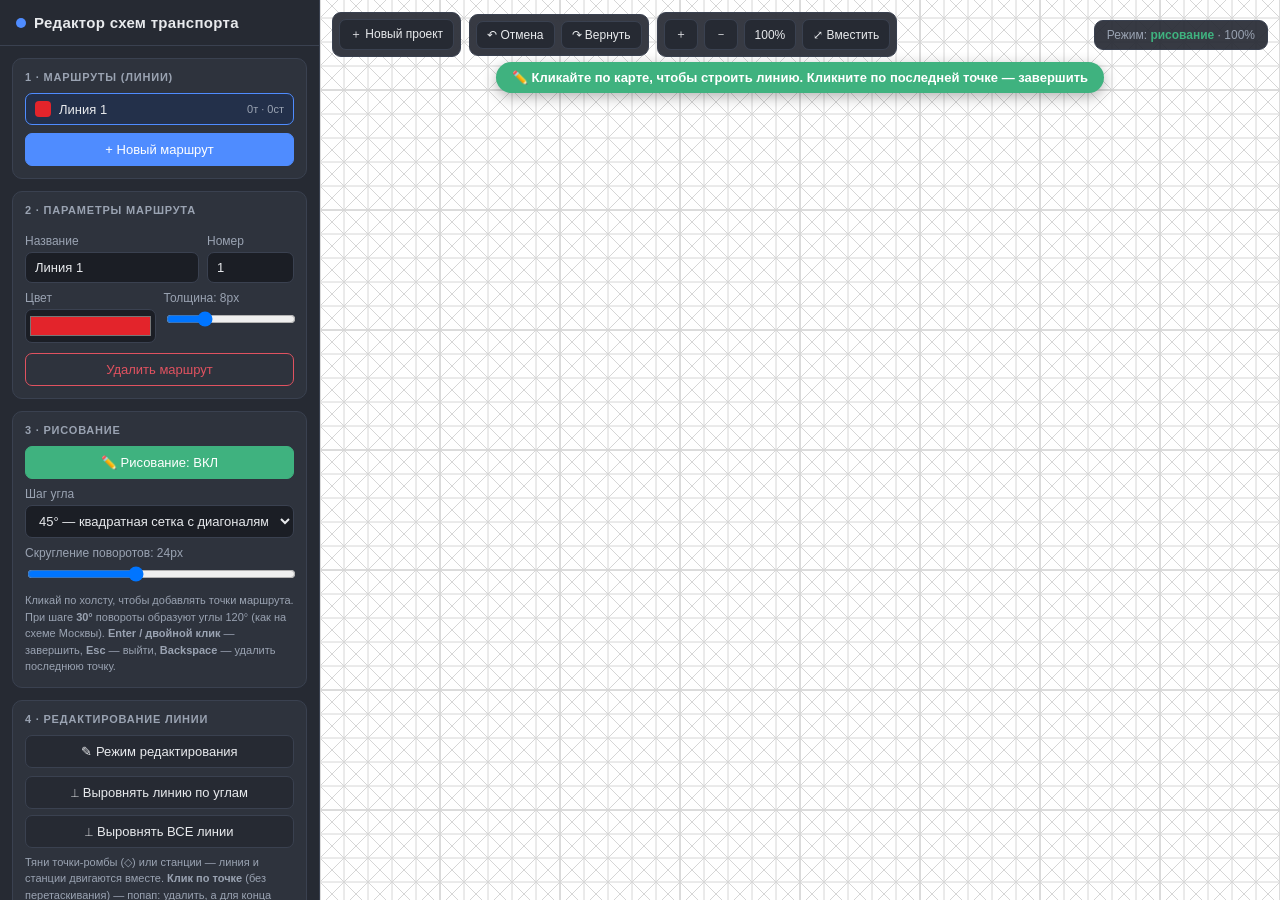
==== commit 41e68a0d: "Бандлинг: фикс перехлёста и острого угла, совмещённая конечная, переименование" ====
--- a/metro-editor.html
+++ b/metro-editor.html
@@ -3,7 +3,7 @@
 <head>
 <meta charset="UTF-8">
 <meta name="viewport" content="width=device-width, initial-scale=1.0">
-<title>Редактор транспортных схем</title>
+<title>Редактор схем транспорта</title>
 <style>
   :root{
     --bg:#1e2128; --panel:#262a33; --panel2:#2e333d; --line:#3a4150;
@@ -146,7 +146,7 @@
 <div id="app">
   <!-- SIDEBAR -->
   <aside id="sidebar">
-    <h1><span class="dot"></span>Редактор схем метро</h1>
+    <h1><span class="dot"></span>Редактор схем транспорта</h1>
     <div class="scroll">
 
       <!-- 1. Routes -->
@@ -680,14 +680,14 @@
     g.appendChild(gridG);
   }
 
-  // bundling: смещения сегментов для каждого маршрута (для линий и станций)
-  const bvecs = buildBundles(false);
-
-  // routes (lines)
+  // bundling: смещения по сегментам + развёрнутые точки (с разрезкой по общим граням)
+  const {vecs:bvecs, exp:bexp} = buildBundles(false);
+
+  // routes (lines) — концентрическое смещение для пучков
   for(const r of state.routes){
-    if(r.points.length>=2){
-      const pts = offsetPolyline(r.points, bvecs.get(r.id));
-      const d = roundedPathData(pts, cornerRadius);
+    const pts=bexp.get(r.id);
+    if(pts.length>=2){
+      const d = linePathFor(pts, bvecs.get(r.id), cornerRadius);
       g.appendChild(el('path',{d, fill:'none', stroke:r.color, 'stroke-width':r.width,
         'stroke-linejoin':'round','stroke-linecap':'round'}));
     }
@@ -706,14 +706,20 @@
   }
 
   // line stations (dot/tick/limited/terminus) — со смещением пучка
+  const tgroups=terminusGroups();
   for(const r of state.routes){
-    const vecs=bvecs.get(r.id);
+    const vecs=bvecs.get(r.id), pts=bexp.get(r.id);
     for(const st of (r.stations||[])){
-      const v=stationOffsetVec(r, vecs, st);
+      if(st.type==='terminus'){
+        const grp=tgroups.get(Math.round(st.x)+','+Math.round(st.y));
+        if(grp && grp.length>1) continue;        // общая конечная — рисуем единым маркером ниже
+      }
+      const v=stationOffsetVec(pts, vecs, st);
       const sst=(v.x||v.y) ? {...st, x:st.x+v.x, y:st.y+v.y} : st;
       drawStation(g, r, sst);
     }
   }
+  for(const [,mem] of tgroups) if(mem.length>1) drawCombinedTerminus(g, mem);
 
   // interchange/mega nodes (поверх линий)
   for(const n of state.nodes) drawNode(g, n);
@@ -830,6 +836,41 @@
   sg.appendChild(t);
 }
 
+/* группы конечных станций в одной точке: ключ "x,y" → [{r,st}] */
+function terminusGroups(){
+  const groups=new Map();
+  for(const r of state.routes) for(const st of (r.stations||[])){
+    if(st.type!=='terminus') continue;
+    const k=Math.round(st.x)+','+Math.round(st.y);
+    if(!groups.has(k)) groups.set(k,[]);
+    groups.get(k).push({r,st});
+  }
+  return groups;
+}
+/* единый маркер общей конечной: цветные плашки с номерами линий рядом (без наложения) */
+function drawCombinedTerminus(g, members, labelCol){
+  const x=members[0].st.x, y=members[0].st.y;
+  const w=Math.max(...members.map(m=>m.r.width));
+  // упорядочим плашки как полосы пучка идут (по dir), просто стабильно по номеру
+  members=members.slice().sort((a,b)=> String(a.r.num).localeCompare(String(b.r.num),undefined,{numeric:true}));
+  const ch=w*1.7, gap=w*0.28, n=members.length;
+  const totalW=ch*n + gap*(n-1);
+  const sg=el('g',{});
+  for(let i=0;i<n;i++){
+    const m=members[i];
+    const bx=x - totalW/2 + i*(ch+gap);
+    sg.appendChild(el('rect',{x:bx, y:y-ch/2, width:ch, height:ch, fill:m.r.color,
+      stroke:'#fff','stroke-width':w*0.24, rx:ch*0.3}));
+    const num=(m.r.num!=null && m.r.num!=='')?String(m.r.num):'';
+    if(num){
+      const t=el('text',{x:bx+ch/2, y:y, 'text-anchor':'middle','dominant-baseline':'central',
+        'font-size':w*1.0,'font-weight':'700',fill:'#fff','font-family':'-apple-system,Segoe UI,Arial,sans-serif'});
+      t.textContent=num; sg.appendChild(t);
+    }
+  }
+  g.appendChild(sg);
+}
+
 /* радиус маркера узла-пересадки (по самой толстой из его линий) */
 function nodeRadius(n){
   let w=9;
@@ -886,22 +927,64 @@
 }
 function routeIndex(id){ return state.routes.findIndex(r=>r.id===id); }
 
-/* для каждого маршрута — массив векторов смещения по сегментам (нули, если соло).
-   Общие грани группируются в КОРИДОРЫ (цепочки граней с одним и тем же набором линий),
-   ориентируются согласованно вдоль коридора — поэтому линии не перекрещиваются на изгибах.
-   force=true — считать всегда (для экспорта); иначе в режимах draw/edit смещения нет */
+/* ключ грани (бесконечной прямой) для проверки коллинеарности */
+function lineKeyOf(A,B){
+  let dx=B.x-A.x, dy=B.y-A.y; const L=Math.hypot(dx,dy)||1; dx/=L; dy/=L;
+  if(dx<-1e-9 || (Math.abs(dx)<1e-9 && dy<0)){ dx=-dx; dy=-dy; }
+  const perp=Math.round(A.x*(-dy)+A.y*dx);
+  return Math.round(Math.atan2(dy,dx)*1000)+'|'+perp;
+}
+/* развернуть маршруты: РЕЗАТЬ сегменты по чужим точкам на той же грани,
+   чтобы частичные перекрытия стали общими сегментами (для корректной разводки) */
+function expandRoutesForBundle(){
+  const linePts=new Map();
+  for(const r of state.routes) for(let i=0;i<r.points.length-1;i++){
+    const A=r.points[i],B=r.points[i+1]; if(A.x===B.x&&A.y===B.y) continue;
+    const k=lineKeyOf(A,B); (linePts.get(k)||linePts.set(k,[]).get(k)).push(A,B);
+  }
+  const exp=new Map();
+  for(const r of state.routes){
+    const out=[];
+    for(let i=0;i<r.points.length;i++){
+      const A=r.points[i]; out.push({x:A.x,y:A.y});
+      if(i>=r.points.length-1) continue;
+      const B=r.points[i+1]; if(A.x===B.x&&A.y===B.y) continue;
+      const L=Math.hypot(B.x-A.x,B.y-A.y), ux=(B.x-A.x)/L, uy=(B.y-A.y)/L;
+      const pts=linePts.get(lineKeyOf(A,B))||[];
+      const inner=[];
+      for(const p of pts){
+        const t=(p.x-A.x)*ux+(p.y-A.y)*uy, px=A.x+ux*t, py=A.y+uy*t;
+        if(t>0.5 && t<L-0.5 && Math.hypot(px-p.x,py-p.y)<0.5) inner.push({t,x:Math.round(px),y:Math.round(py)});
+      }
+      inner.sort((a,b)=>a.t-b.t);
+      let last=-1;
+      for(const ip of inner) if(ip.t-last>0.5){ out.push({x:ip.x,y:ip.y}); last=ip.t; }
+    }
+    exp.set(r.id,out);
+  }
+  return exp;
+}
+
+/* {vecs, exp}: vecs — смещения по сегментам РАЗВЁРНУТЫХ точек, exp — сами развёрнутые точки.
+   Общие грани (включая частичные перекрытия) группируются в КОРИДОРЫ и согласованно разводятся.
+   force=true — считать всегда (экспорт); иначе в draw/edit смещения нет (скелет). */
 function buildBundles(force){
+  const active = bundling && !(!force && (mode==='draw' || mode==='edit'));
+  const exp = active ? expandRoutesForBundle()
+                     : (()=>{ const m=new Map(); for(const r of state.routes) m.set(r.id, r.points.map(p=>({x:p.x,y:p.y}))); return m; })();
   const res=new Map();
-  for(const r of state.routes)
-    res.set(r.id, new Array(Math.max(0,(r.points||[]).length-1)).fill(0).map(()=>({x:0,y:0})));
-  if(!bundling) return res;
-  if(!force && (mode==='draw' || mode==='edit')) return res;
-
-  // 1) собрать грани: key -> {members:[{routeId,seg}], routes:Set, p0, p1}
+  for(const r of state.routes){
+    const pts=exp.get(r.id);
+    res.set(r.id, new Array(Math.max(0,pts.length-1)).fill(0).map(()=>({x:0,y:0})));
+  }
+  if(!active) return {vecs:res, exp};
+
+  // 1) собрать грани из РАЗВЁРНУТЫХ точек
   const segs=new Map();
   for(const r of state.routes){
-    for(let i=0;i<r.points.length-1;i++){
-      const A=r.points[i], B=r.points[i+1];
+    const pts=exp.get(r.id);
+    for(let i=0;i<pts.length-1;i++){
+      const A=pts[i], B=pts[i+1];
       if(A.x===B.x && A.y===B.y) continue;
       const key=segKeyOf(A,B);
       if(!segs.has(key)){ const p=key.split(',').map(Number); segs.set(key,{key,members:[],routes:new Set(),p0:{x:p[0],y:p[1]},p1:{x:p[2],y:p[3]}}); }
@@ -909,7 +992,7 @@
     }
   }
   const bundled=[...segs.values()].filter(s=>s.routes.size>=2);
-  if(!bundled.length) return res;
+  if(!bundled.length) return {vecs:res, exp};
   for(const s of bundled){ s.rk=[...s.routes].sort((a,b)=>a-b).join('-'); }
 
   const ptKey=p=>p.x+','+p.y;
@@ -928,37 +1011,66 @@
     corridors.push(comp);
   }
 
-  // 3) ориентируем каждый коридор согласованно и раскладываем линии по полосам
+  // 3) ориентируем коридор и раскладываем линии по полосам ПО СТОРОНЕ ЗАХОДА (без лишних пересечений)
   for(const comp of corridors){
-    const routesArr=[...comp[0].routes].sort((a,b)=>(routeIndex(a)-routeIndex(b))||(a-b));
-    const N=routesArr.length;
-    let spacing=8; for(const id of routesArr){ const r=getRoute(id); if(r) spacing=Math.max(spacing,r.width); }
-
-    // найти конец коридора (узел степени 1) для линейного обхода
+    let spacing=8; for(const id of comp[0].routes){ const r=getRoute(id); if(r) spacing=Math.max(spacing,r.width); }
+
+    // линейный обход коридора от конца (узел степени 1)
     const deg=new Map();
     for(const c of comp) for(const pt of [c.p0,c.p1]){ const k=ptKey(pt); deg.set(k,(deg.get(k)||0)+1); }
     let startK=null; for(const [k,v] of deg){ if(v===1){ startK=k; break; } }
     const localByNode=new Map();
     for(const c of comp) for(const pt of [c.p0,c.p1]){ const k=ptKey(pt); (localByNode.get(k)||localByNode.set(k,[]).get(k)).push(c); }
 
-    const used=new Set(); let curK=startK || ptKey(comp[0].p0); let guard=0;
+    const oriented=[]; const used=new Set(); let curK=startK || ptKey(comp[0].p0); let guard=0;
     while(used.size<comp.length && guard++<comp.length+5){
       let cand=(localByNode.get(curK)||[]).filter(c=>!used.has(c.key));
       let c, from, to;
       if(cand.length){ c=cand[0]; from=(ptKey(c.p0)===curK)?c.p0:c.p1; to=(from===c.p0)?c.p1:c.p0; }
       else { c=comp.find(x=>!used.has(x.key)); if(!c) break; from=c.p0; to=c.p1; }
-      used.add(c.key);
-      let dx=to.x-from.x, dy=to.y-from.y; const L=Math.hypot(dx,dy)||1; dx/=L; dy/=L;
-      const nx=-dy, ny=dx;                       // левая нормаль ПОТОКА коридора (согласованно)
+      used.add(c.key); oriented.push({c,from,to}); curK=ptKey(to);
+    }
+    if(!oriented.length) continue;
+
+    // порядок полос: по стороне расхождения линий. Считаем на ОБОИХ концах коридора
+    // и берём тот, где линии расходятся сильнее (там, где общая конечная — сигнала нет).
+    function outsideKey(node, neib, perp, routeId){
+      const pts=exp.get(routeId); if(!pts) return 0;
+      let si=-1; for(let i=0;i<pts.length;i++){ if(pts[i].x===node.x && pts[i].y===node.y){ si=i; break; } }
+      if(si<0) return 0;
+      let outside=null;
+      for(const c of [pts[si-1], pts[si+1]]){
+        if(c && !(c.x===neib.x && c.y===neib.y)){ outside=c; break; }
+      }
+      if(!outside) return 0;
+      let ox=outside.x-node.x, oy=outside.y-node.y; const ol=Math.hypot(ox,oy)||1;
+      return (ox/ol)*perp.x + (oy/ol)*perp.y;
+    }
+    const last=oriented[oriented.length-1];
+    const fA={x:oriented[0].to.x-oriented[0].from.x, y:oriented[0].to.y-oriented[0].from.y};
+    const fB={x:last.to.x-last.from.x, y:last.to.y-last.from.y};
+    const lA=Math.hypot(fA.x,fA.y)||1, lB=Math.hypot(fB.x,fB.y)||1;
+    const perpA={x:-fA.y/lA, y:fA.x/lA}, perpB={x:-fB.y/lB, y:fB.x/lB};
+    const ids=[...comp[0].routes];
+    const keysA=ids.map(id=>outsideKey(oriented[0].from, oriented[0].to, perpA, id));
+    const keysB=ids.map(id=>outsideKey(last.to, last.from, perpB, id));
+    const spread=a=>(Math.max(...a)-Math.min(...a));
+    const keys = spread(keysB)>spread(keysA) ? keysB : keysA;
+    const order=ids.map((id,i)=>({id,k:keys[i]})).sort((a,b)=>(a.k-b.k)||(routeIndex(a.id)-routeIndex(b.id)));
+    const routesArr=order.map(o=>o.id);
+    const N=routesArr.length;
+
+    for(const o of oriented){
+      let dx=o.to.x-o.from.x, dy=o.to.y-o.from.y; const L=Math.hypot(dx,dy)||1; dx/=L; dy/=L;
+      const nx=-dy, ny=dx;
       for(let k=0;k<N;k++){
         const id=routesArr[k]; const lateral=(k-(N-1)/2)*spacing;
-        const m=c.members.find(mm=>mm.routeId===id);
+        const m=o.c.members.find(mm=>mm.routeId===id);
         if(m) res.get(id)[m.seg]={ x:nx*lateral, y:ny*lateral };
       }
-      curK=ptKey(to);
-    }
-  }
-  return res;
+    }
+  }
+  return {vecs:res, exp};
 }
 /* пересечение прямых (точка+направление) */
 function intersectPtDir(p,d,q,e){
@@ -979,7 +1091,13 @@
     const aPt={x:points[i].x+vP.x, y:points[i].y+vP.y}, aDir={x:points[i].x-points[i-1].x, y:points[i].y-points[i-1].y};
     const bPt={x:points[i].x+vN.x, y:points[i].y+vN.y}, bDir={x:points[i+1].x-points[i].x, y:points[i+1].y-points[i].y};
     const inter=intersectPtDir(aPt,aDir,bPt,bDir);
-    if(inter){ out.push(inter); }
+    if(inter){
+      // ограничиваем «шип» митры на острых углах — иначе внешняя линия раздувается.
+      const md=Math.hypot(inter.x-points[i].x, inter.y-points[i].y);
+      const lim=1.5*Math.max(Math.hypot(vP.x,vP.y), Math.hypot(vN.x,vN.y))+0.5;
+      if(md>lim){ out.push(aPt); out.push(bPt); }   // фаска вместо длинной митры
+      else out.push(inter);
+    }
     else {
       // прямая стыковка: держим параллель на стороне с бОльшим смещением (бандл), рампа уходит на соло
       const v=(Math.hypot(vP.x,vP.y)>=Math.hypot(vN.x,vN.y))?vP:vN;
@@ -988,11 +1106,139 @@
   }
   return out;
 }
-/* вектор смещения для станции маршрута r по её положению */
-function stationOffsetVec(r, vecs, st){
-  if(!vecs || r.points.length<2) return {x:0,y:0};
-  const seg=nearestOnPolyline(r.points, st.x, st.y).seg;
+/* вектор смещения для станции по её положению (pts — развёрнутые точки маршрута) */
+function stationOffsetVec(pts, vecs, st){
+  if(!vecs || !pts || pts.length<2) return {x:0,y:0};
+  const seg=nearestOnPolyline(pts, st.x, st.y).seg;
   return vecs[seg] || {x:0,y:0};
+}
+/* знаковое боковое смещение каждого сегмента (в системе самого маршрута) из мировых векторов */
+function latsFromVecs(points, vecs){
+  const lats=[];
+  for(let i=0;i<points.length-1;i++){
+    const v=(vecs&&vecs[i])||{x:0,y:0};
+    const dx=points[i+1].x-points[i].x, dy=points[i+1].y-points[i].y, L=Math.hypot(dx,dy)||1;
+    lats.push(v.x*(-dy/L) + v.y*(dx/L));   // проекция на левую нормаль сегмента
+  }
+  return lats;
+}
+/* путь линии со скруглением ОСЕВОЙ и последующим перпендикулярным смещением (концентрические дуги).
+   lats[i] — боковое смещение сегмента i. Зазор между линиями ровный, острые углы не «стреляют». */
+function roundedOffsetPath(points, lats, R){
+  const n=points.length;
+  if(n<2) return '';
+  const out=[];
+  const push=(px,py,tx,ty,off)=>{ const L=Math.hypot(tx,ty)||1; out.push({x:px + (-ty/L)*off, y:py + (tx/L)*off}); };
+  // первая точка
+  push(points[0].x, points[0].y, points[1].x-points[0].x, points[1].y-points[0].y, lats[0]||0);
+  for(let i=1;i<n-1;i++){
+    const p0=points[i-1], p1=points[i], p2=points[i+1];
+    const v1={x:p0.x-p1.x,y:p0.y-p1.y}, v2={x:p2.x-p1.x,y:p2.y-p1.y};
+    const l1=Math.hypot(v1.x,v1.y)||1, l2=Math.hypot(v2.x,v2.y)||1;
+    const u1={x:v1.x/l1,y:v1.y/l1}, u2={x:v2.x/l2,y:v2.y/l2};
+    const sIn=lats[i-1]||0, sOut=lats[i]||0;
+    const cross=u1.x*u2.y-u1.y*u2.x;                  // знак поворота
+    let dot=u1.x*u2.x+u1.y*u2.y; dot=Math.max(-1,Math.min(1,dot));
+    const alpha=Math.acos(dot);                       // внутренний угол между лучами
+    // почти прямая (нет поворота) — просто точка
+    if(Math.abs(cross)<1e-6 || alpha>Math.PI-1e-3){ push(p1.x,p1.y, v2.x,v2.y, sOut); continue; }
+    const half=alpha/2;
+    const td=Math.min(R, l1*0.5, l2*0.5);             // длина касательного отрезка
+    const rr=td*Math.tan(half);                       // радиус КРУГОВОЙ дуги (постоянная кривизна!)
+    const a={x:p1.x+u1.x*td, y:p1.y+u1.y*td};
+    const b={x:p1.x+u2.x*td, y:p1.y+u2.y*td};
+    // центр дуги по биссектрисе со стороны вогнутости
+    let bx=u1.x+u2.x, by=u1.y+u2.y; const bl=Math.hypot(bx,by)||1; bx/=bl; by/=bl;
+    const O={x:p1.x+bx*(td/Math.cos(half)), y:p1.y+by*(td/Math.cos(half))};
+    let a0=Math.atan2(a.y-O.y, a.x-O.x), a1=Math.atan2(b.y-O.y, b.x-O.x);
+    let dA=a1-a0; while(dA>Math.PI) dA-=2*Math.PI; while(dA<-Math.PI) dA+=2*Math.PI;
+    const dir=cross>0?-1:1;                            // касательная = радиус, повёрнутый; знак по направлению обхода
+    const K=10;
+    for(let k=0;k<=K;k++){
+      const t=k/K, ang=a0+dA*t;
+      const rx=Math.cos(ang), ry=Math.sin(ang);        // единичный радиус-вектор от центра
+      const x=O.x+rx*rr, y=O.y+ry*rr;
+      const tx=-ry*dir, ty=rx*dir;                     // касательная (направление движения)
+      push(x,y, tx,ty, sIn+(sOut-sIn)*t);              // концентрическое смещение: радиус rr±off, без самопересечений
+    }
+  }
+  // последняя точка
+  push(points[n-1].x, points[n-1].y, points[n-1].x-points[n-2].x, points[n-1].y-points[n-2].y, lats[n-2]||0);
+  // убрать петли самопересечения (внутренняя сторона острых поворотов) → чистый внутренний угол
+  const clean=softenSharp(removeLoops(out), Math.max(6, R*0.5));
+  let d='M'+clean[0].x.toFixed(2)+' '+clean[0].y.toFixed(2);
+  for(let i=1;i<clean.length;i++) d+=' L'+clean[i].x.toFixed(2)+' '+clean[i].y.toFixed(2);
+  return d;
+}
+/* пересечение отрезков AB и CD строго внутри (или null) */
+function segHit(a,b,c,d){
+  const rx=b.x-a.x, ry=b.y-a.y, sx=d.x-c.x, sy=d.y-c.y;
+  const rxs=rx*sy-ry*sx; if(Math.abs(rxs)<1e-9) return null;
+  const t=((c.x-a.x)*sy-(c.y-a.y)*sx)/rxs;
+  const u=((c.x-a.x)*ry-(c.y-a.y)*rx)/rxs;
+  if(t>1e-4 && t<1-1e-4 && u>1e-4 && u<1-1e-4) return {x:a.x+t*rx, y:a.y+t*ry};
+  return null;
+}
+/* убрать петли самопересечения ломаной: при пересечении срезаем участок до точки пересечения */
+function removeLoops(pts){
+  let out=pts.slice(), guard=0;
+  for(;;){
+    let found=false;
+    for(let i=0;i<out.length-1 && !found;i++){
+      for(let j=i+2;j<out.length-1;j++){
+        if(i===0 && j===out.length-2) continue;     // концы соседние — пропустить
+        const X=segHit(out[i],out[i+1],out[j],out[j+1]);
+        if(X){ out=out.slice(0,i+1).concat([X], out.slice(j+1)); found=true; break; }
+      }
+    }
+    if(!found || guard++>300) break;
+  }
+  return out;
+}
+/* точка на ломаной на расстоянии d от индекса i в сторону dir (±1); вернёт {x,y, idx:последний пройденный индекс} */
+function walkAlong(pts, i, d, dir){
+  let x=pts[i].x, y=pts[i].y, idx=i, rem=d;
+  for(;;){
+    const j=idx+dir;
+    if(j<0||j>=pts.length) return {x, y, idx};
+    const sx=pts[j].x-x, sy=pts[j].y-y, l=Math.hypot(sx,sy);
+    if(l>=rem){ const t=rem/(l||1); return {x:x+sx*t, y:y+sy*t, idx}; }
+    rem-=l; x=pts[j].x; y=pts[j].y; idx=j;
+  }
+}
+/* скруглить только РЕЗКИЕ вершины ломаной (шип после среза петли), не трогая плавные дуги */
+function softenSharp(pts, fr){
+  if(pts.length<3) return pts;
+  // найти резкие вершины
+  const sharp=[];
+  for(let i=1;i<pts.length-1;i++){
+    const p0=pts[i-1], p1=pts[i], p2=pts[i+1];
+    const v1={x:p0.x-p1.x,y:p0.y-p1.y}, v2={x:p2.x-p1.x,y:p2.y-p1.y};
+    const l1=Math.hypot(v1.x,v1.y)||1, l2=Math.hypot(v2.x,v2.y)||1;
+    const dot=(-v1.x/l1)*(v2.x/l2)+(-v1.y/l1)*(v2.y/l2);
+    const dev=Math.acos(Math.max(-1,Math.min(1,dot)));   // 0=прямая, π=разворот
+    if(dev>=0.6) sharp.push(i);                            // ~34°+ — это шип, а не точка дуги
+  }
+  if(!sharp.length) return pts;
+  const isSharp=new Set(sharp);
+  const out=[pts[0]];
+  for(let i=1;i<pts.length-1;i++){
+    if(!isSharp.has(i)){ out.push(pts[i]); continue; }
+    const p1=pts[i];
+    const a=walkAlong(pts,i,fr,-1), b=walkAlong(pts,i,fr,+1);
+    const K=8;
+    out.push({x:a.x,y:a.y});
+    for(let k=1;k<K;k++){ const t=k/K, mt=1-t;
+      out.push({x:mt*mt*a.x+2*mt*t*p1.x+t*t*b.x, y:mt*mt*a.y+2*mt*t*p1.y+t*t*b.y}); }
+    out.push({x:b.x,y:b.y});
+  }
+  out.push(pts[pts.length-1]);
+  return out;
+}
+function linePathFor(points, vecs, R){
+  if(points.length<2) return '';
+  const lats=latsFromVecs(points, vecs);
+  return lats.some(s=>Math.abs(s)>0.01) ? roundedOffsetPath(points, lats, R) : roundedPathData(points, R);
 }
 
 /* ---------- UI: список маршрутов ---------- */
@@ -2092,26 +2338,33 @@
   bg.setAttribute('width',w);bg.setAttribute('height',h);bg.setAttribute('fill','#ffffff');
   out.appendChild(bg);
   const g=document.createElementNS(ns,'g');
-  const bvecs=buildBundles(true);   // в экспорте пучки всегда
+  const {vecs:bvecs, exp:bexp}=buildBundles(true);   // в экспорте пучки всегда
   // lines
   for(const r of state.routes){
-    if(r.points.length>=2){
+    const pts=bexp.get(r.id);
+    if(pts.length>=2){
       const p=document.createElementNS(ns,'path');
-      p.setAttribute('d', roundedPathData(offsetPolyline(r.points, bvecs.get(r.id)), cornerRadius));
+      p.setAttribute('d', linePathFor(pts, bvecs.get(r.id), cornerRadius));
       p.setAttribute('fill','none');p.setAttribute('stroke',r.color);
       p.setAttribute('stroke-width',r.width);p.setAttribute('stroke-linejoin','round');
       p.setAttribute('stroke-linecap','round');
       g.appendChild(p);
     }
   }
+  const tgroupsE=terminusGroups();
   for(const r of state.routes){
-    const vecs=bvecs.get(r.id);
+    const vecs=bvecs.get(r.id), pts=bexp.get(r.id);
     for(const st of (r.stations||[])){
-      const v=stationOffsetVec(r, vecs, st);
+      if(st.type==='terminus'){
+        const grp=tgroupsE.get(Math.round(st.x)+','+Math.round(st.y));
+        if(grp && grp.length>1) continue;
+      }
+      const v=stationOffsetVec(pts, vecs, st);
       const sst=(v.x||v.y) ? {...st, x:st.x+v.x, y:st.y+v.y} : st;
       drawStation(g, r, sst, '#1a1a1a');
     }
   }
+  for(const [,mem] of tgroupsE) if(mem.length>1) drawCombinedTerminus(g, mem, '#1a1a1a');
   for(const n of (state.nodes||[])) drawNode(g,n,'#1a1a1a');
   out.appendChild(g);
   return out;
